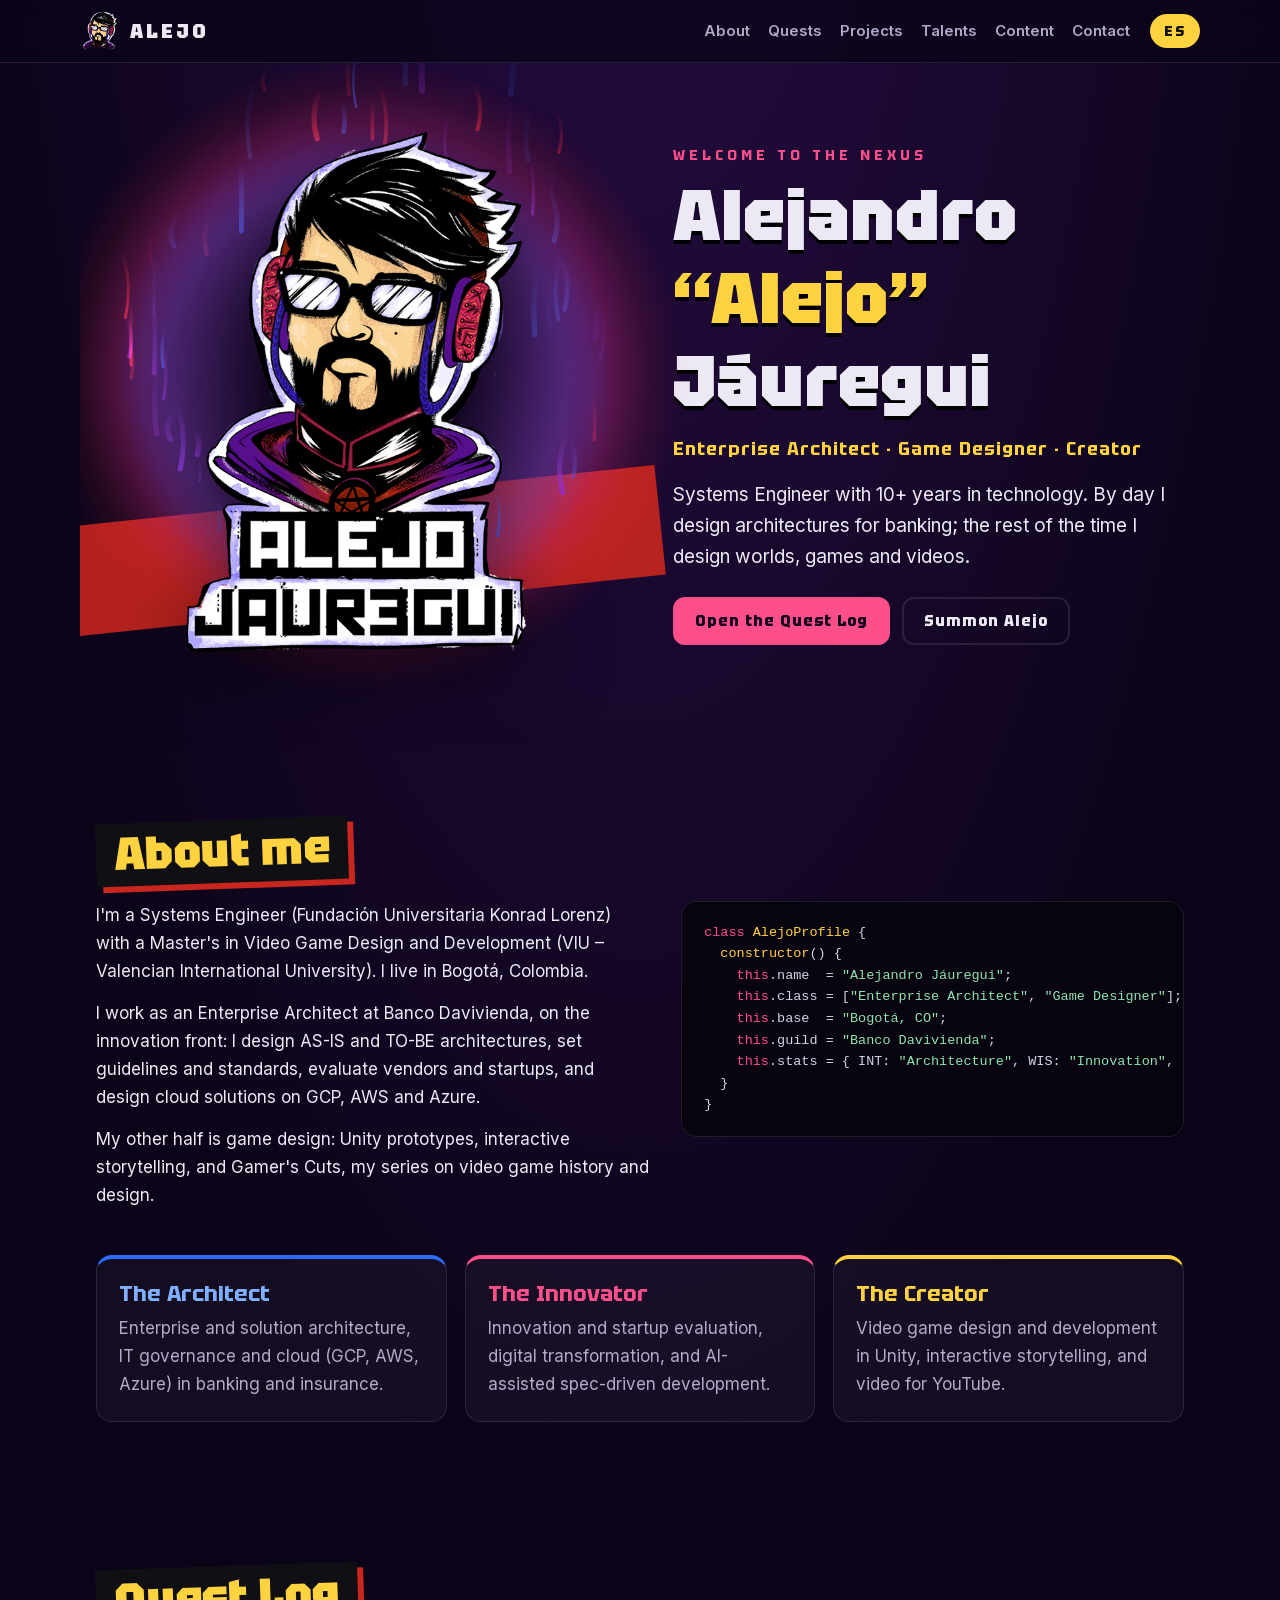
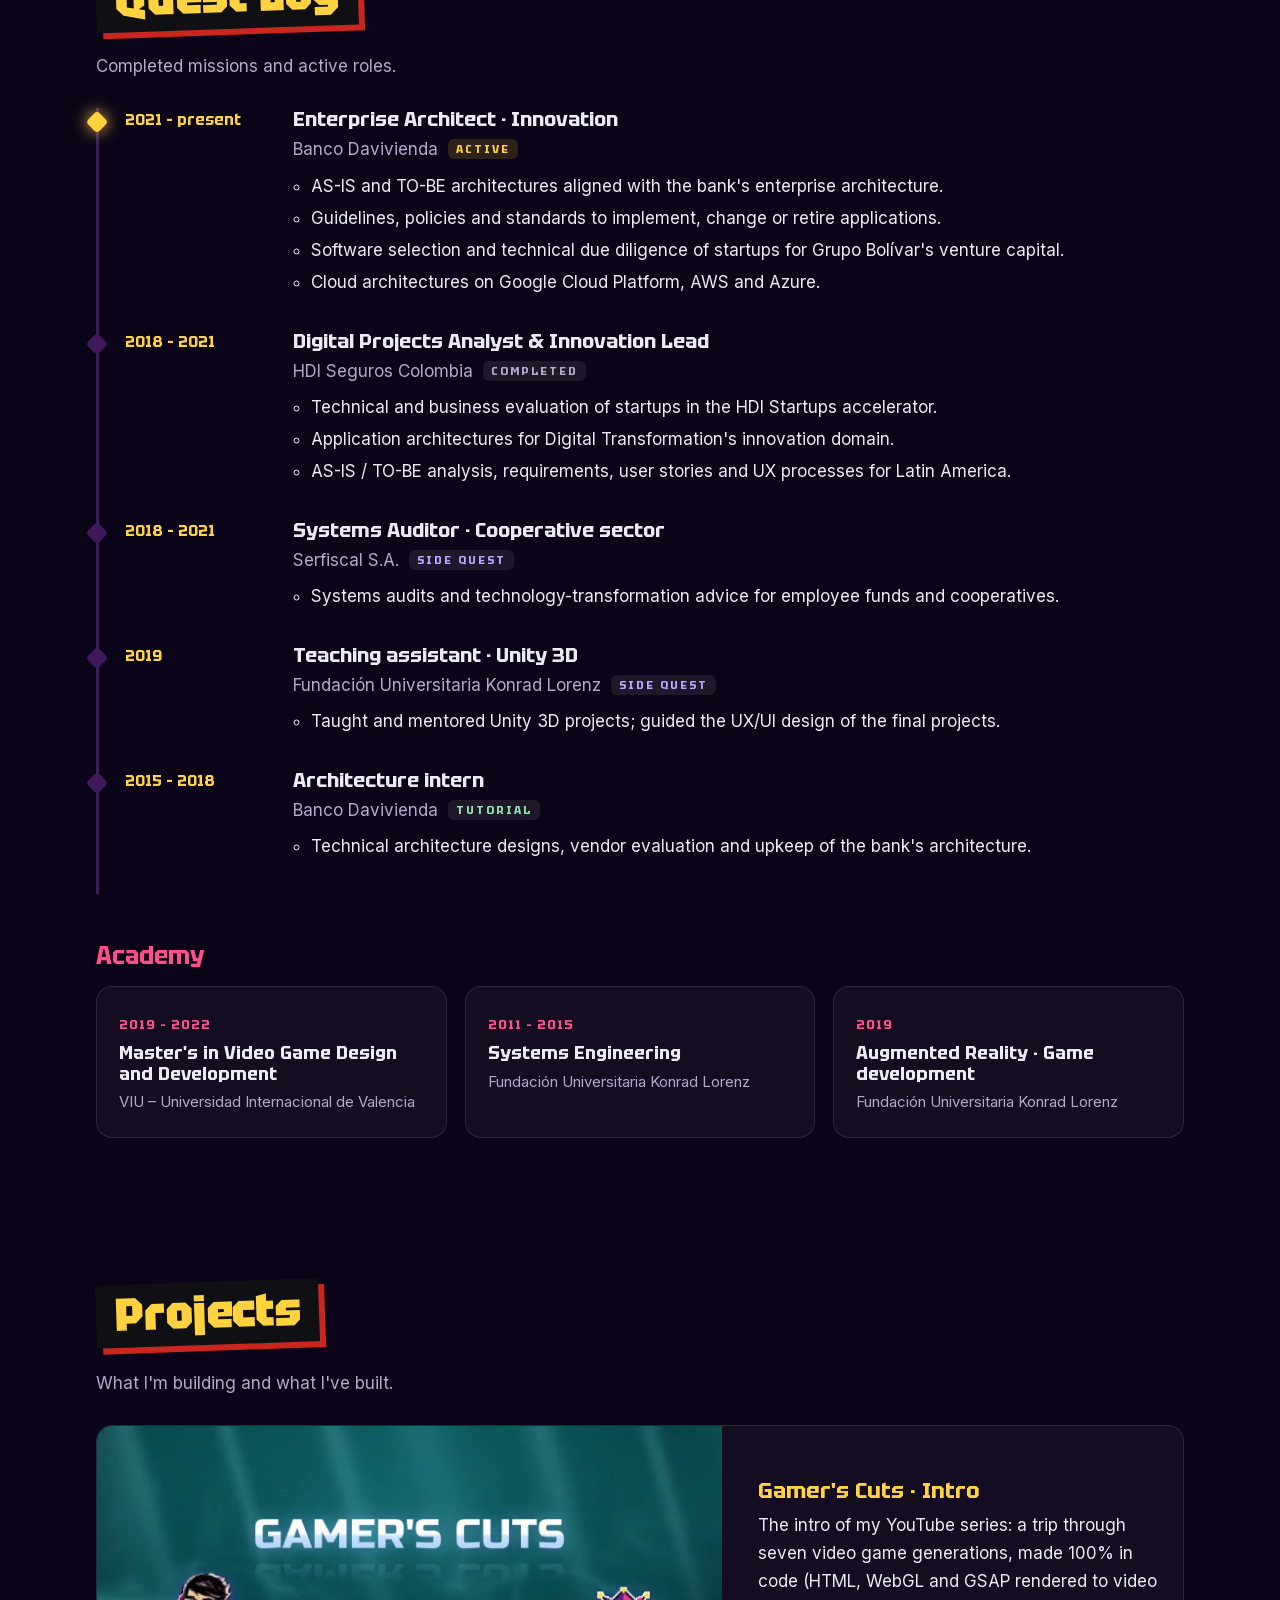
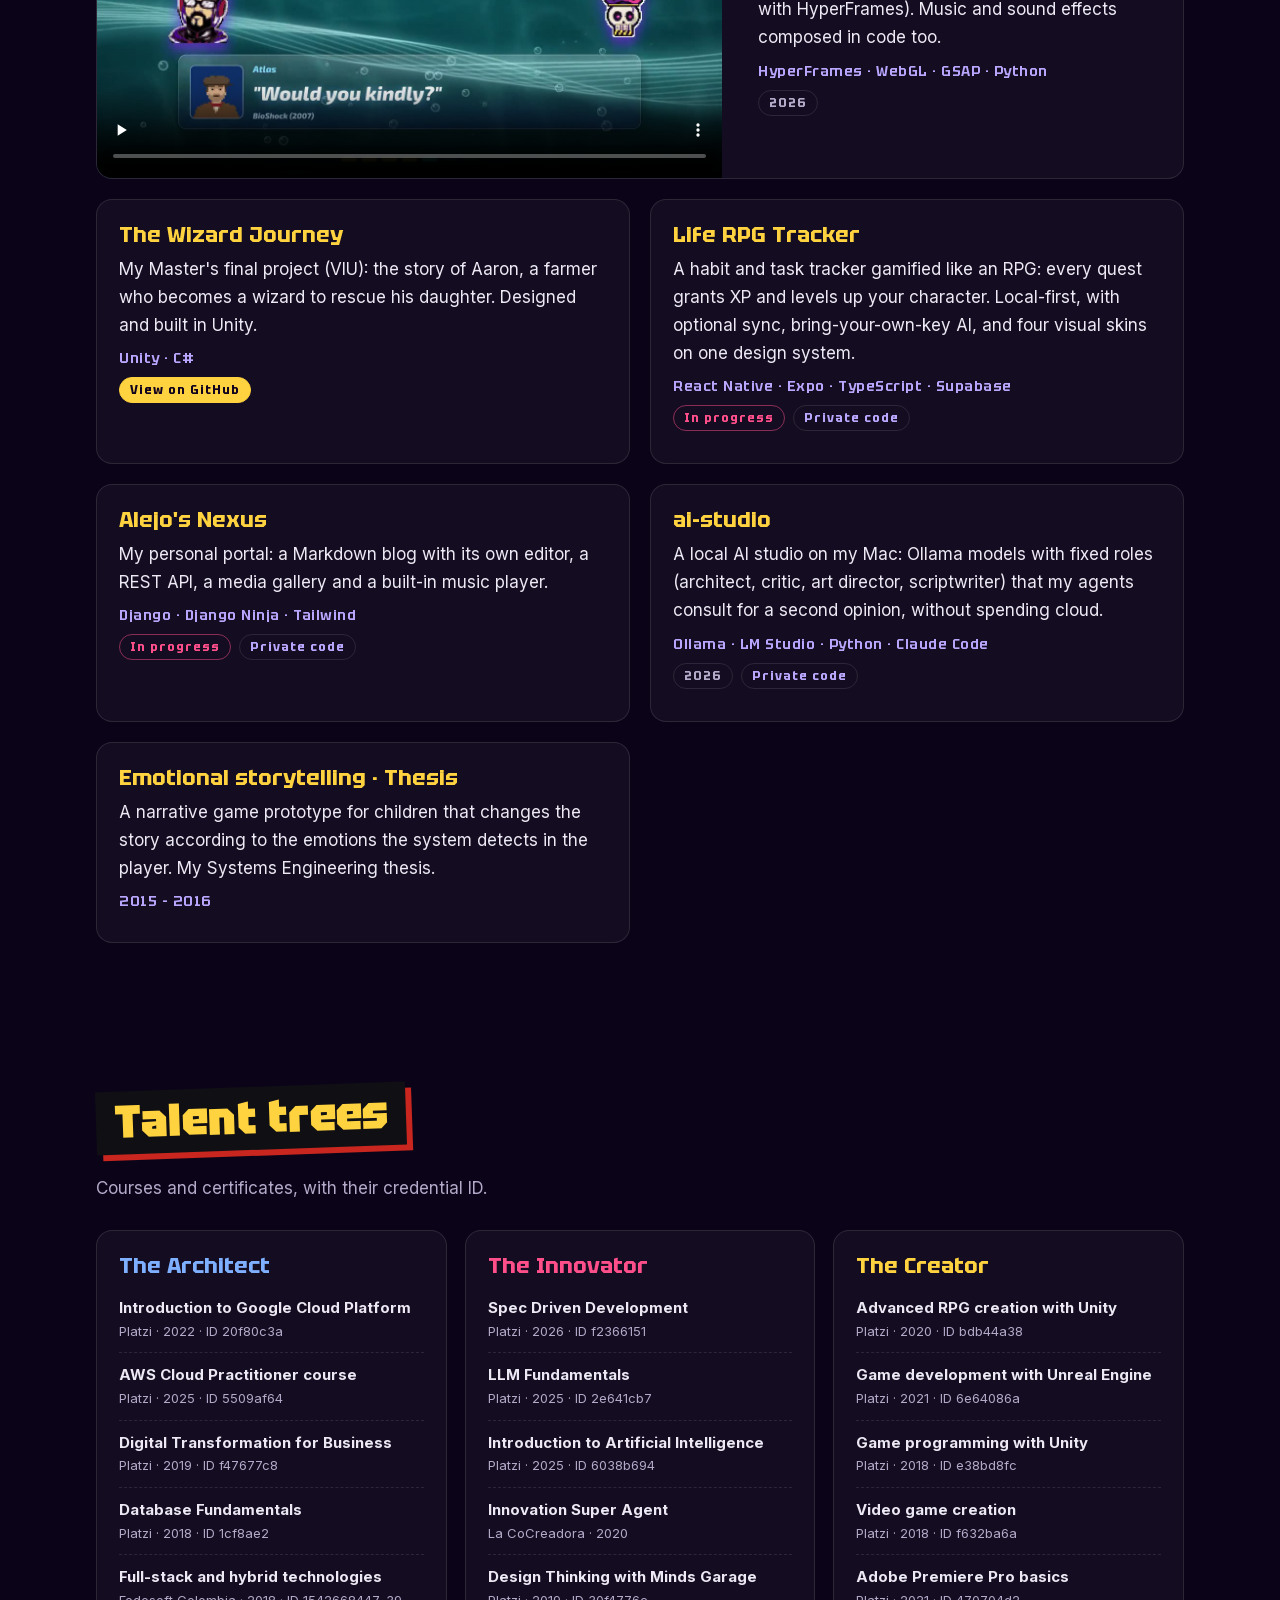
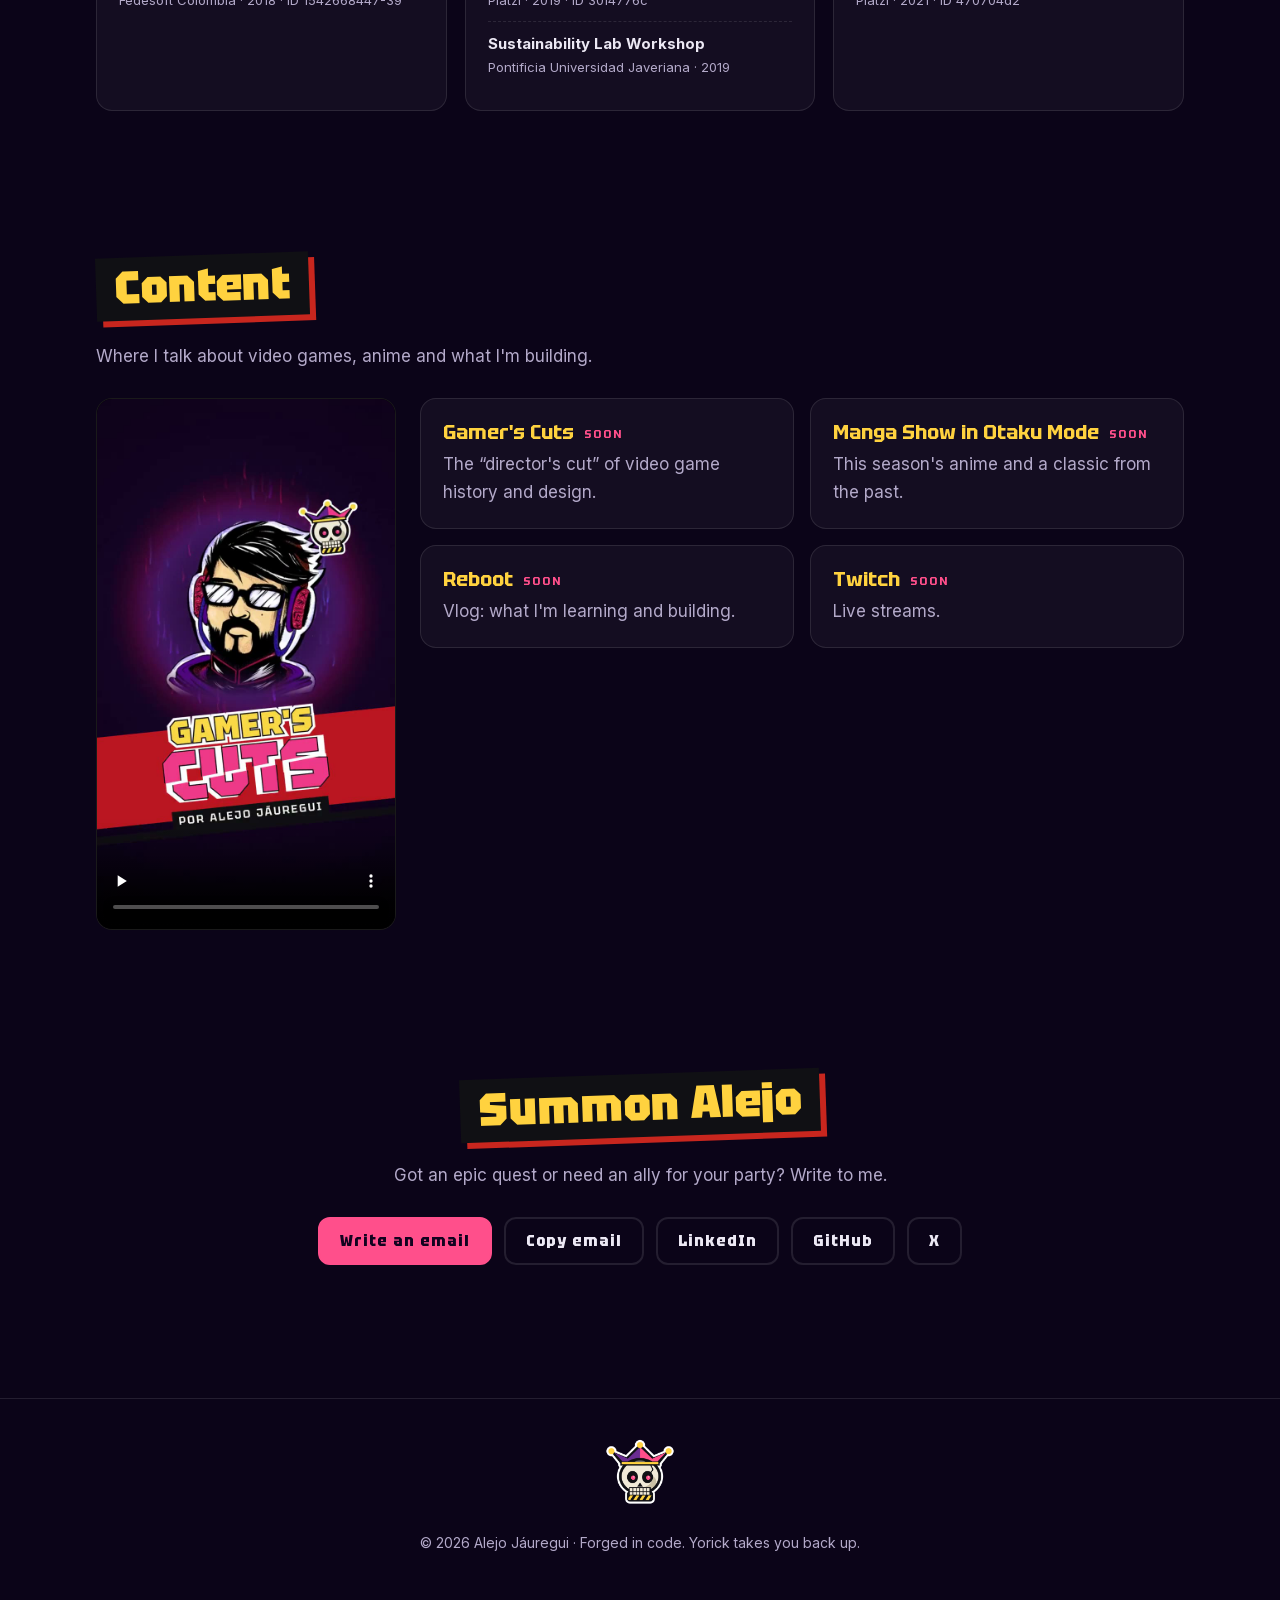
==== index.html @ 1fecc995 "Initial portfolio: bilingual site with brand, quest log, projects and talent trees Co-Authored-By: C" ====
<!doctype html>
<html lang="es">
<head>
  <meta charset="UTF-8" />
  <meta name="viewport" content="width=device-width, initial-scale=1" />
  <title>Alejo Jáuregui · Enterprise Architect & Game Designer</title>
  <meta name="description" content="Alejandro (Alejo) Jáuregui: Arquitecto Empresarial en banca, Máster en Diseño y Desarrollo de Videojuegos y creador de Gamer's Cuts." />
  <meta property="og:title" content="Alejo Jáuregui · Enterprise Architect & Game Designer" />
  <meta property="og:description" content="Arquitecturas para la banca, mundos de juego y Gamer's Cuts." />
  <meta property="og:image" content="https://alejojauregui.github.io/assets/img/alejo-logo.png" />
  <meta name="theme-color" content="#0b0418" />
  <link rel="icon" href="assets/img/alejo-bust-hd.png" />
  <link rel="stylesheet" href="assets/css/site.css" />
</head>
<body>
  <a class="skip" href="#main" data-i18n="skip">Saltar al contenido</a>

  <header class="nav" id="top">
    <a class="brand" href="#hero" aria-label="Inicio"><img src="assets/img/alejo-bust-hd.png" alt="" width="40" height="38" /><span>ALEJO</span></a>
    <nav aria-label="Secciones">
      <a href="#about" data-i18n="nav.about">Sobre mí</a>
      <a href="#quests" data-i18n="nav.quests">Quests</a>
      <a href="#projects" data-i18n="nav.projects">Proyectos</a>
      <a href="#talents" data-i18n="nav.talents">Talentos</a>
      <a href="#content" data-i18n="nav.content">Contenido</a>
      <a href="#contact" data-i18n="nav.contact">Contacto</a>
    </nav>
    <button class="lang" id="lang" type="button" aria-label="Change language / Cambiar idioma">EN</button>
  </header>

  <main id="main">
    <!-- HERO -->
    <section class="hero" id="hero">
      <div class="hero-art">
        <canvas id="aura" aria-hidden="true"></canvas>
        <img class="logo" src="assets/img/alejo-logo.png" alt="Logo de Alejo Jáuregui: ilustración tipo sticker con audífonos, lentes y capa morada" width="800" height="800" />
      </div>
      <div class="hero-copy">
        <p class="kicker" data-i18n="hero.kicker">Bienvenido al Nexus</p>
        <h1>Alejandro <span class="accent">“Alejo”</span> Jáuregui</h1>
        <p class="roles"><span data-i18n="hero.r1">Arquitecto Empresarial</span> · <span>Game Designer</span> · <span data-i18n="hero.r3">Creador</span></p>
        <p class="lead" data-i18n="hero.lead">Ingeniero de Sistemas con más de 10 años en tecnología. De día diseño arquitecturas para la banca; el resto del tiempo diseño mundos, juegos y videos.</p>
        <div class="ctas">
          <a class="btn primary" href="#quests" data-i18n="hero.cta1">Ver la Quest Log</a>
          <a class="btn" href="#contact" data-i18n="hero.cta2">Invocar a Alejo</a>
        </div>
      </div>
    </section>

    <!-- ABOUT -->
    <section class="section" id="about">
      <h2 class="title" data-i18n="about.title">Sobre mí</h2>
      <div class="about">
        <div class="about-text">
          <p data-i18n="about.p1">Soy Ingeniero de Sistemas (Fundación Universitaria Konrad Lorenz) y Máster en Diseño y Desarrollo de Videojuegos (VIU – Universidad Internacional de Valencia). Vivo en Bogotá, Colombia.</p>
          <p data-i18n="about.p2">Trabajo como Arquitecto Empresarial en Banco Davivienda, en el frente de innovación: diseño arquitecturas AS-IS y TO-BE, defino lineamientos y estándares, evalúo proveedores y startups, y diseño soluciones cloud en GCP, AWS y Azure.</p>
          <p data-i18n="about.p3">Mi otra mitad es el game design: prototipos en Unity, narrativa interactiva y Gamer's Cuts, mi sección sobre historia y diseño de videojuegos.</p>
        </div>
        <pre class="code" aria-label="Character sheet"><code><span class="k">class</span> <span class="c">AlejoProfile</span> {
  <span class="f">constructor</span>() {
    <span class="t">this</span>.name  = <span class="s">"Alejandro Jáuregui"</span>;
    <span class="t">this</span>.class = [<span class="s">"Enterprise Architect"</span>, <span class="s">"Game Designer"</span>];
    <span class="t">this</span>.base  = <span class="s">"Bogotá, CO"</span>;
    <span class="t">this</span>.guild = <span class="s">"Banco Davivienda"</span>;
    <span class="t">this</span>.stats = { INT: <span class="s">"Architecture"</span>, WIS: <span class="s">"Innovation"</span>, CHA: <span class="s">"Storytelling"</span> };
  }
}</code></pre>
      </div>
      <div class="facets">
        <article class="facet arch"><h3>The Architect</h3><p data-i18n="facet.arch">Arquitectura empresarial y de soluciones, gobierno de TI y nube (GCP, AWS, Azure) en banca y seguros.</p></article>
        <article class="facet inno"><h3>The Innovator</h3><p data-i18n="facet.inno">Innovación y evaluación de startups, transformación digital y desarrollo guiado por especificaciones con IA.</p></article>
        <article class="facet crea"><h3>The Creator</h3><p data-i18n="facet.crea">Diseño y desarrollo de videojuegos en Unity, narrativa interactiva y video para YouTube.</p></article>
      </div>
    </section>

    <!-- QUEST LOG -->
    <section class="section" id="quests">
      <h2 class="title" data-i18n="quests.title">Quest Log</h2>
      <p class="sub" data-i18n="quests.sub">Misiones completadas y roles activos.</p>
      <ol class="timeline">
        <li class="quest active">
          <div class="when">2021 – <span data-i18n="now">hoy</span></div>
          <div class="body">
            <h3 data-i18n="q1.role">Arquitecto Empresarial · Innovación</h3>
            <p class="org">Banco Davivienda <span class="tag on" data-i18n="tag.active">Activa</span></p>
            <ul>
              <li data-i18n="q1.a">Diseño de arquitecturas AS-IS y TO-BE alineadas con la arquitectura empresarial del banco.</li>
              <li data-i18n="q1.b">Lineamientos, políticas y estándares para implementar, modificar o retirar aplicaciones.</li>
              <li data-i18n="q1.c">Software selection y evaluación tecnológica de startups para el venture capital del Grupo Bolívar.</li>
              <li data-i18n="q1.d">Arquitecturas cloud en Google Cloud Platform, AWS y Azure.</li>
            </ul>
          </div>
        </li>
        <li class="quest">
          <div class="when">2018 – 2021</div>
          <div class="body">
            <h3 data-i18n="q2.role">Analista de Proyectos Digitales y Líder de Innovación</h3>
            <p class="org">HDI Seguros Colombia <span class="tag" data-i18n="tag.done">Completada</span></p>
            <ul>
              <li data-i18n="q2.a">Evaluación tecnológica y de negocio de startups del programa de aceleración HDI Startups.</li>
              <li data-i18n="q2.b">Arquitecturas de aplicaciones para el dominio de innovación de Transformación Digital.</li>
              <li data-i18n="q2.c">Análisis AS-IS / TO-BE, requerimientos, historias de usuario y procesos de UX para Latinoamérica.</li>
            </ul>
          </div>
        </li>
        <li class="quest">
          <div class="when">2018 – 2021</div>
          <div class="body">
            <h3 data-i18n="q3.role">Auditor de Sistemas · Sector solidario</h3>
            <p class="org">Serfiscal S.A. <span class="tag side">Side quest</span></p>
            <ul><li data-i18n="q3.a">Auditorías de sistemas y asesoría de transformación tecnológica a fondos y cooperativas de empleados.</li></ul>
          </div>
        </li>
        <li class="quest">
          <div class="when">2019</div>
          <div class="body">
            <h3 data-i18n="q4.role">Docente en formación · Unity 3D</h3>
            <p class="org">Fundación Universitaria Konrad Lorenz <span class="tag side">Side quest</span></p>
            <ul><li data-i18n="q4.a">Clases y acompañamiento de proyectos en Unity 3D; guía de diseño UX/UI para los proyectos finales.</li></ul>
          </div>
        </li>
        <li class="quest">
          <div class="when">2015 – 2018</div>
          <div class="body">
            <h3 data-i18n="q5.role">Practicante de Arquitectura</h3>
            <p class="org">Banco Davivienda <span class="tag tut">Tutorial</span></p>
            <ul><li data-i18n="q5.a">Diseños arquitectónicos técnicos, evaluación de proveedores y mantenimiento de la arquitectura del banco.</li></ul>
          </div>
        </li>
      </ol>
      <h3 class="subtitle" data-i18n="edu.title">Academia</h3>
      <div class="edu">
        <div class="card"><span class="year">2019 – 2022</span><h4 data-i18n="edu.viu">Máster en Diseño y Desarrollo de Videojuegos</h4><p>VIU – Universidad Internacional de Valencia</p></div>
        <div class="card"><span class="year">2011 – 2015</span><h4 data-i18n="edu.kl">Ingeniería de Sistemas</h4><p>Fundación Universitaria Konrad Lorenz</p></div>
        <div class="card"><span class="year">2019</span><h4 data-i18n="edu.ar">Realidad Aumentada · Desarrollo de videojuegos</h4><p>Fundación Universitaria Konrad Lorenz</p></div>
      </div>
    </section>

    <!-- PROJECTS -->
    <section class="section" id="projects">
      <h2 class="title" data-i18n="projects.title">Proyectos</h2>
      <p class="sub" data-i18n="projects.sub">Lo que estoy construyendo y lo que ya construí.</p>
      <div class="projects">
        <article class="project wide">
          <video controls preload="none" playsinline poster="assets/video/gamers-cuts-intro-poster.jpg" aria-label="Gamer's Cuts intro">
            <source src="assets/video/gamers-cuts-intro-720p.mp4" type="video/mp4" />
          </video>
          <div class="p-body">
            <h3>Gamer's Cuts · Intro</h3>
            <p data-i18n="p.gc">Intro de mi sección de YouTube: un viaje por siete generaciones de videojuegos, hecho 100 % con código (HTML, WebGL y GSAP renderizados a video con HyperFrames). Música y efectos de sonido compuestos en código.</p>
            <p class="stack">HyperFrames · WebGL · GSAP · Python</p>
            <p class="badges"><span class="badge" data-i18n="badge.2026">2026</span></p>
          </div>
        </article>
        <article class="project">
          <div class="p-body">
            <h3>The Wizard Journey</h3>
            <p data-i18n="p.twj">Mi trabajo final del Máster (VIU): la historia de Aaron, un granjero que se convierte en mago para rescatar a su hija. Diseño y desarrollo en Unity.</p>
            <p class="stack">Unity · C#</p>
            <p class="badges"><a class="badge link" href="https://github.com/AlejoJauregui/The-Wizard-Journey" data-i18n="badge.github">Ver en GitHub</a></p>
          </div>
        </article>
        <article class="project">
          <div class="p-body">
            <h3>Life RPG Tracker</h3>
            <p data-i18n="p.rpg">App de hábitos y tareas gamificada como un RPG: cada misión da XP y hace progresar a tu personaje. Pensada local-first, con sincronización opcional e IA con tu propia API key, y cuatro skins visuales sobre un mismo sistema de diseño.</p>
            <p class="stack">React Native · Expo · TypeScript · Supabase</p>
            <p class="badges"><span class="badge wip" data-i18n="badge.wip">En desarrollo</span><span class="badge priv" data-i18n="badge.private">Código privado</span></p>
          </div>
        </article>
        <article class="project">
          <div class="p-body">
            <h3 data-i18n="p.nexus.t">El Nexo de Alejo</h3>
            <p data-i18n="p.nexus">Mi portal personal: blog en Markdown con editor propio, API REST, galería multimedia y un reproductor de música integrado.</p>
            <p class="stack">Django · Django Ninja · Tailwind</p>
            <p class="badges"><span class="badge wip" data-i18n="badge.wip">En desarrollo</span><span class="badge priv" data-i18n="badge.private">Código privado</span></p>
          </div>
        </article>
        <article class="project">
          <div class="p-body">
            <h3>ai-studio</h3>
            <p data-i18n="p.ai">Un estudio de IA local en mi Mac: modelos de Ollama con roles fijos (arquitecto, crítico, director de arte y guionista) que mis agentes consultan como segunda opinión, sin gastar nube.</p>
            <p class="stack">Ollama · LM Studio · Python · Claude Code</p>
            <p class="badges"><span class="badge" data-i18n="badge.2026">2026</span><span class="badge priv" data-i18n="badge.private">Código privado</span></p>
          </div>
        </article>
        <article class="project">
          <div class="p-body">
            <h3 data-i18n="p.thesis.t">Narrativa emocional · Tesis</h3>
            <p data-i18n="p.thesis">Prototipo de videojuego narrativo para niños que cambia la historia según las emociones que el sistema detecta en el jugador. Mi tesis de Ingeniería de Sistemas.</p>
            <p class="stack">2015 – 2016</p>
          </div>
        </article>
      </div>
    </section>

    <!-- TALENT TREES -->
    <section class="section" id="talents">
      <h2 class="title" data-i18n="talents.title">Árboles de talento</h2>
      <p class="sub" data-i18n="talents.sub">Cursos y certificaciones, con su ID de credencial.</p>
      <div class="trees">
        <div class="tree arch">
          <h3>The Architect</h3>
          <ul>
            <li><b data-i18n="c.gcp">Introducción a Google Cloud Platform</b><span>Platzi · 2022 · ID 20f80c3a</span></li>
            <li><b data-i18n="c.aws">Curso AWS Cloud Practitioner</b><span>Platzi · 2025 · ID 5509af64</span></li>
            <li><b data-i18n="c.td">Transformación Digital para Empresas</b><span>Platzi · 2019 · ID f47677c8</span></li>
            <li><b data-i18n="c.db">Fundamentos de Bases de Datos</b><span>Platzi · 2018 · ID 1cf8ae2</span></li>
            <li><b data-i18n="c.fs">Desarrollo Fullstack y tecnologías híbridas</b><span>Fedesoft Colombia · 2018 · ID 1542668447-39</span></li>
          </ul>
        </div>
        <div class="tree inno">
          <h3>The Innovator</h3>
          <ul>
            <li><b data-i18n="c.sdd">Spec Driven Development</b><span>Platzi · 2026 · ID f2366151</span></li>
            <li><b data-i18n="c.llm">Fundamentos de LLMs</b><span>Platzi · 2025 · ID 2e641cb7</span></li>
            <li><b data-i18n="c.ia">Introducción a la Inteligencia Artificial</b><span>Platzi · 2025 · ID 6038b694</span></li>
            <li><b data-i18n="c.agent">Súper Agente de Innovación</b><span>La CoCreadora · 2020</span></li>
            <li><b data-i18n="c.dt">Design Thinking con Minds Garage</b><span>Platzi · 2019 · ID 30f4776c</span></li>
            <li><b data-i18n="c.sus">Taller Laboratorio de Sostenibilidad</b><span>Pontificia Universidad Javeriana · 2019</span></li>
          </ul>
        </div>
        <div class="tree crea">
          <h3>The Creator</h3>
          <ul>
            <li><b data-i18n="c.rpg">Curso Avanzado de creación de RPGs con Unity</b><span>Platzi · 2020 · ID bdb44a38</span></li>
            <li><b data-i18n="c.ue">Desarrollo de Videojuegos con Unreal Engine</b><span>Platzi · 2021 · ID 6e64086a</span></li>
            <li><b data-i18n="c.unity">Programación de Videojuegos con Unity</b><span>Platzi · 2018 · ID e38bd8fc</span></li>
            <li><b data-i18n="c.vg">Creación de videojuegos</b><span>Platzi · 2018 · ID f632ba6a</span></li>
            <li><b data-i18n="c.pr">Adobe Premiere Pro básico</b><span>Platzi · 2021 · ID 470704d2</span></li>
          </ul>
        </div>
      </div>
    </section>

    <!-- CONTENT -->
    <section class="section" id="content">
      <h2 class="title" data-i18n="content.title">Contenido</h2>
      <p class="sub" data-i18n="content.sub">Donde hablo de videojuegos, anime y lo que voy construyendo.</p>
      <div class="content">
        <video class="short" controls preload="none" playsinline poster="assets/video/gamers-cuts-short-poster.jpg" aria-label="Gamer's Cuts Short intro">
          <source src="assets/video/gamers-cuts-short-720.mp4" type="video/mp4" />
        </video>
        <div class="channels">
          <a class="channel" data-link="gamersCuts"><h3>Gamer's Cuts</h3><p data-i18n="ch.gc">El “director's cut” de la historia y el diseño de videojuegos.</p></a>
          <a class="channel" data-link="mangaShow"><h3>Manga Show in Otaku Mode</h3><p data-i18n="ch.ms">Los animes de la temporada y un clásico del pasado.</p></a>
          <a class="channel" data-link="reboot"><h3>Reboot</h3><p data-i18n="ch.rb">Vlog: lo que estoy aprendiendo y construyendo.</p></a>
          <a class="channel" data-link="twitch"><h3>Twitch</h3><p data-i18n="ch.tw">Streams en vivo.</p></a>
        </div>
      </div>
    </section>

    <!-- CONTACT -->
    <section class="section contact" id="contact">
      <h2 class="title" data-i18n="contact.title">Invocar a Alejo</h2>
      <p class="sub" data-i18n="contact.sub">¿Tienes una misión épica o necesitas un aliado para tu party? Escríbeme.</p>
      <div class="contact-row">
        <a class="btn primary" id="mail" href="#contact" data-i18n="contact.write">Escribir un correo</a>
        <button class="btn" id="copy" type="button" data-i18n="contact.copy">Copiar correo</button>
        <a class="btn" href="https://www.linkedin.com/in/alejandro-jauregui-salamanca/" rel="me noopener">LinkedIn</a>
        <a class="btn" href="https://github.com/AlejoJauregui" rel="me noopener">GitHub</a>
        <a class="btn" data-link="x">X</a>
      </div>
      <p class="copied" id="copied" role="status" aria-live="polite"></p>
    </section>
  </main>

  <footer class="footer">
    <a class="yorick" href="#top" aria-label="Volver arriba">
      <img class="y-closed" src="assets/img/yorick-hd-closed.png" alt="" width="72" height="72" />
      <img class="y-open" src="assets/img/yorick-hd-open.png" alt="" width="72" height="72" />
    </a>
    <p data-i18n="footer">© 2026 Alejo Jáuregui · Forjado en el código. Yorick te lleva arriba.</p>
  </footer>

  <script src="assets/js/links.js"></script>
  <script src="assets/js/site.js"></script>
</body>
</html>
---- assets/css/site.css ----
@font-face { font-family: "Tektur"; src: url("../fonts/tektur-var.woff2") format("woff2"); font-weight: 400 900; font-display: swap; }
@font-face { font-family: "Inter"; src: url("../fonts/inter-var.woff2") format("woff2"); font-weight: 300 900; font-display: swap; }

:root {
  --bg: #0b0418;
  --bg-2: #140828;
  --panel: rgba(255, 255, 255, .04);
  --line: rgba(255, 255, 255, .1);
  --text: #ece8f4;
  --muted: #b3a9c9;
  --purple: #8a2be2;
  --purple-deep: #3e1a5c;
  --pink: #ff4f8b;
  --gold: #ffd23f;
  --blue: #2b6cff;
  --red: #c8261e;
  --radius: 16px;
  --max: 1120px;
}

* { box-sizing: border-box; }
html { scroll-behavior: smooth; scroll-padding-top: 80px; }
body {
  margin: 0; background: var(--bg); color: var(--text);
  font: 400 17px/1.65 "Inter", system-ui, sans-serif;
  background-image: radial-gradient(ellipse 80% 50% at 50% -10%, rgba(138, 43, 226, .25), transparent 70%);
}
a { color: inherit; }
img { max-width: 100%; height: auto; }
h1, h2, h3, h4 { font-family: "Tektur", sans-serif; line-height: 1.15; margin: 0; }
.skip { position: absolute; left: -999px; }
.skip:focus { left: 16px; top: 16px; z-index: 99; background: var(--gold); color: #111; padding: 8px 12px; border-radius: 8px; }

/* nav */
.nav { position: sticky; top: 0; z-index: 20; display: flex; align-items: center; gap: 20px; padding: 12px max(16px, calc((100% - var(--max)) / 2));
  background: rgba(11, 4, 24, .78); backdrop-filter: blur(12px); border-bottom: 1px solid var(--line); }
.brand { display: flex; align-items: center; gap: 10px; text-decoration: none; font: 900 20px "Tektur"; letter-spacing: 3px; }
.brand img { width: 40px; height: auto; }
.nav nav { display: flex; gap: 18px; margin-left: auto; flex-wrap: wrap; }
.nav nav a { text-decoration: none; color: var(--muted); font-weight: 600; font-size: 15px; }
.nav nav a:hover { color: var(--gold); }
.lang { font: 800 14px "Tektur"; letter-spacing: 2px; color: #111; background: var(--gold); border: 0; border-radius: 999px; padding: 8px 14px; cursor: pointer; }

/* hero */
.hero { position: relative; display: grid; grid-template-columns: 1.05fr 1fr; align-items: center; gap: 40px;
  max-width: var(--max); margin: 0 auto; padding: 60px 16px 80px; overflow: hidden; }
.hero::before { content: ""; position: absolute; left: -10%; width: 62%; top: 64%; height: 110px; background: var(--red); transform: rotate(-6deg); opacity: .9; z-index: -1; }
.hero-art { position: relative; aspect-ratio: 1; }
.hero-art canvas { position: absolute; inset: -12%; width: 124%; height: 124%; }
.hero-art .logo { position: relative; width: 100%; filter: drop-shadow(0 20px 40px rgba(0, 0, 0, .5)); }
.kicker { font: 700 14px "Tektur"; letter-spacing: 4px; text-transform: uppercase; color: var(--pink); margin: 0 0 10px; }
.hero h1 { font-size: clamp(40px, 6vw, 72px); font-weight: 900; text-shadow: 0 4px 0 #000; }
.accent { color: var(--gold); }
.roles { font: 700 18px "Tektur"; color: var(--gold); margin: 14px 0; letter-spacing: 1px; }
.lead { color: var(--text); font-size: 19px; max-width: 34em; }
.ctas, .contact-row { display: flex; flex-wrap: wrap; gap: 12px; margin-top: 24px; }
.btn { display: inline-block; font: 800 15px "Tektur"; letter-spacing: 1px; text-decoration: none; color: var(--text); background: transparent;
  border: 2px solid var(--line); border-radius: 12px; padding: 12px 20px; cursor: pointer; transition: transform .15s, border-color .15s, background .15s; }
.btn:hover { transform: translateY(-2px); border-color: var(--pink); }
.btn.primary { background: var(--pink); border-color: var(--pink); color: #12031f; }
.btn.primary:hover { background: var(--gold); border-color: var(--gold); }
.btn[aria-disabled="true"] { opacity: .45; pointer-events: none; }

/* sections */
.section { max-width: var(--max); margin: 0 auto; padding: 72px 16px; }
.title { font-size: clamp(32px, 4vw, 46px); font-weight: 900; display: inline-block; padding: 4px 18px 6px; background: #101014; color: var(--gold);
  transform: rotate(-2deg); box-shadow: 6px 6px 0 var(--red); margin-bottom: 18px; }
.sub { color: var(--muted); margin: 6px 0 28px; }
.subtitle { font-size: 24px; color: var(--pink); margin: 48px 0 16px; }

.about { display: grid; grid-template-columns: 1.1fr 1fr; gap: 32px; align-items: start; }
.about-text p { margin: 0 0 14px; }
.code { margin: 0; padding: 20px 22px; background: #07030f; border: 1px solid var(--line); border-radius: var(--radius); overflow-x: auto;
  font: 13.5px/1.6 ui-monospace, SFMono-Regular, Menlo, monospace; color: #d8d2e8; }
.code .k, .code .t { color: var(--pink); } .code .c, .code .f { color: var(--gold); } .code .s { color: #8fe3b0; }
.facets { display: grid; grid-template-columns: repeat(3, 1fr); gap: 18px; margin-top: 32px; }
.facet, .card, .project, .tree, .channel { background: var(--panel); border: 1px solid var(--line); border-radius: var(--radius); padding: 22px; }
.facet h3, .tree h3 { font-size: 22px; margin-bottom: 8px; }
.facet p { margin: 0; color: var(--muted); }
.arch h3 { color: #7fb0ff; } .inno h3 { color: var(--pink); } .crea h3 { color: var(--gold); }
.facet.arch { border-top: 4px solid var(--blue); } .facet.inno { border-top: 4px solid var(--pink); } .facet.crea { border-top: 4px solid var(--gold); }

/* quest log */
.timeline { list-style: none; margin: 0; padding: 0; border-left: 3px solid var(--purple-deep); }
.quest { position: relative; display: grid; grid-template-columns: 150px 1fr; gap: 18px; padding: 0 0 30px 26px; }
.quest::before { content: ""; position: absolute; left: -10px; top: 6px; width: 16px; height: 16px; border-radius: 4px; background: var(--purple-deep); transform: rotate(45deg); }
.quest.active::before { background: var(--gold); box-shadow: 0 0 16px var(--gold); }
.when { font: 700 15px "Tektur"; color: var(--gold); padding-top: 2px; }
.quest h3 { font-size: 20px; }
.org { color: var(--muted); margin: 4px 0 8px; display: flex; flex-wrap: wrap; align-items: center; gap: 10px; }
.quest ul { margin: 0; padding-left: 18px; color: var(--text); }
.quest li { margin: 4px 0; }
.tag { font: 700 11px "Tektur"; letter-spacing: 2px; text-transform: uppercase; padding: 3px 8px; border-radius: 6px; background: rgba(255, 255, 255, .08); color: var(--muted); }
.tag.on { background: rgba(255, 210, 63, .15); color: var(--gold); } .tag.side { color: #b9a6ff; } .tag.tut { color: #8fe3b0; }
.edu { display: grid; grid-template-columns: repeat(3, 1fr); gap: 18px; }
.card .year { font: 700 13px "Tektur"; color: var(--pink); letter-spacing: 1px; }
.card h4 { font-size: 18px; margin: 6px 0; } .card p { margin: 0; color: var(--muted); font-size: 15px; }

/* projects */
.projects { display: grid; grid-template-columns: repeat(2, 1fr); gap: 20px; }
.project { display: flex; flex-direction: column; gap: 14px; padding: 0; overflow: hidden; }
.project.wide { grid-column: 1 / -1; display: grid; grid-template-columns: 1.4fr 1fr; align-items: center; }
.project video { width: 100%; display: block; background: #000; }
.p-body { padding: 22px; }
.p-body h3 { font-size: 22px; color: var(--gold); margin-bottom: 8px; }
.p-body p { margin: 0 0 10px; }
.stack { font: 600 14px "Tektur"; color: #b9a6ff; letter-spacing: .5px; }
.badges { display: flex; flex-wrap: wrap; gap: 8px; }
.badge { font: 700 12px "Tektur"; letter-spacing: 1px; padding: 4px 10px; border-radius: 999px; border: 1px solid var(--line); color: var(--muted); text-decoration: none; }
.badge.link { color: #12031f; background: var(--gold); border-color: var(--gold); }
.badge.wip { color: var(--pink); border-color: rgba(255, 79, 139, .5); }
.badge.priv { color: #b9a6ff; }

/* talent trees */
.trees { display: grid; grid-template-columns: repeat(3, 1fr); gap: 18px; }
.tree ul { list-style: none; margin: 0; padding: 0; }
.tree li { display: flex; flex-direction: column; padding: 10px 0; border-bottom: 1px dashed var(--line); }
.tree li:last-child { border-bottom: 0; }
.tree b { font-weight: 700; font-size: 15px; }
.tree span { font-size: 13px; color: var(--muted); }

/* content */
.content { display: grid; grid-template-columns: 300px 1fr; gap: 24px; align-items: start; }
.short { width: 100%; border-radius: var(--radius); background: #000; border: 1px solid var(--line); }
.channels { display: grid; grid-template-columns: repeat(2, 1fr); gap: 16px; }
.channel { text-decoration: none; display: block; transition: border-color .15s, transform .15s; }
.channel h3 { font-size: 20px; color: var(--gold); margin-bottom: 6px; }
.channel p { margin: 0; color: var(--muted); }
.channel[href]:hover { border-color: var(--pink); transform: translateY(-2px); }
.channel:not([href]) h3::after { content: attr(data-soon); margin-left: 10px; font: 700 11px "Tektur"; letter-spacing: 2px; color: var(--pink); vertical-align: middle; }

/* contact + footer */
.contact { text-align: center; }
.contact .contact-row { justify-content: center; }
.copied { min-height: 1.6em; color: var(--gold); font-weight: 600; }
.footer { display: flex; flex-direction: column; align-items: center; gap: 6px; padding: 40px 16px 56px; color: var(--muted); font-size: 14px; border-top: 1px solid var(--line); }
.yorick { position: relative; display: block; width: 72px; height: 72px; }
.yorick img { position: absolute; inset: 0; transition: transform .2s; }
.yorick .y-open { opacity: 0; }
.yorick:hover .y-closed { opacity: 0; } .yorick:hover .y-open { opacity: 1; }
.yorick:hover img { transform: translateY(-6px) rotate(-6deg); }

/* reveal on scroll */
.reveal { opacity: 0; transform: translateY(18px); transition: opacity .6s ease, transform .6s ease; }
.reveal.in { opacity: 1; transform: none; }
@media (prefers-reduced-motion: reduce) { html { scroll-behavior: auto; } .reveal { opacity: 1; transform: none; transition: none; } }

/* responsive */
@media (max-width: 900px) {
  .nav nav { display: none; }
  .lang { margin-left: auto; }
  .hero { grid-template-columns: 1fr; padding-top: 32px; text-align: center; }
  .hero-art { max-width: 380px; margin: 0 auto; }
  .hero::before { top: 30%; width: 120%; }
  .ctas { justify-content: center; }
  .lead { margin: 0 auto; }
  .about, .project.wide, .content { grid-template-columns: 1fr; }
  .facets, .edu, .trees, .projects, .channels { grid-template-columns: 1fr; }
  .quest { grid-template-columns: 1fr; gap: 4px; }
  .short { max-width: 320px; margin: 0 auto; }
}
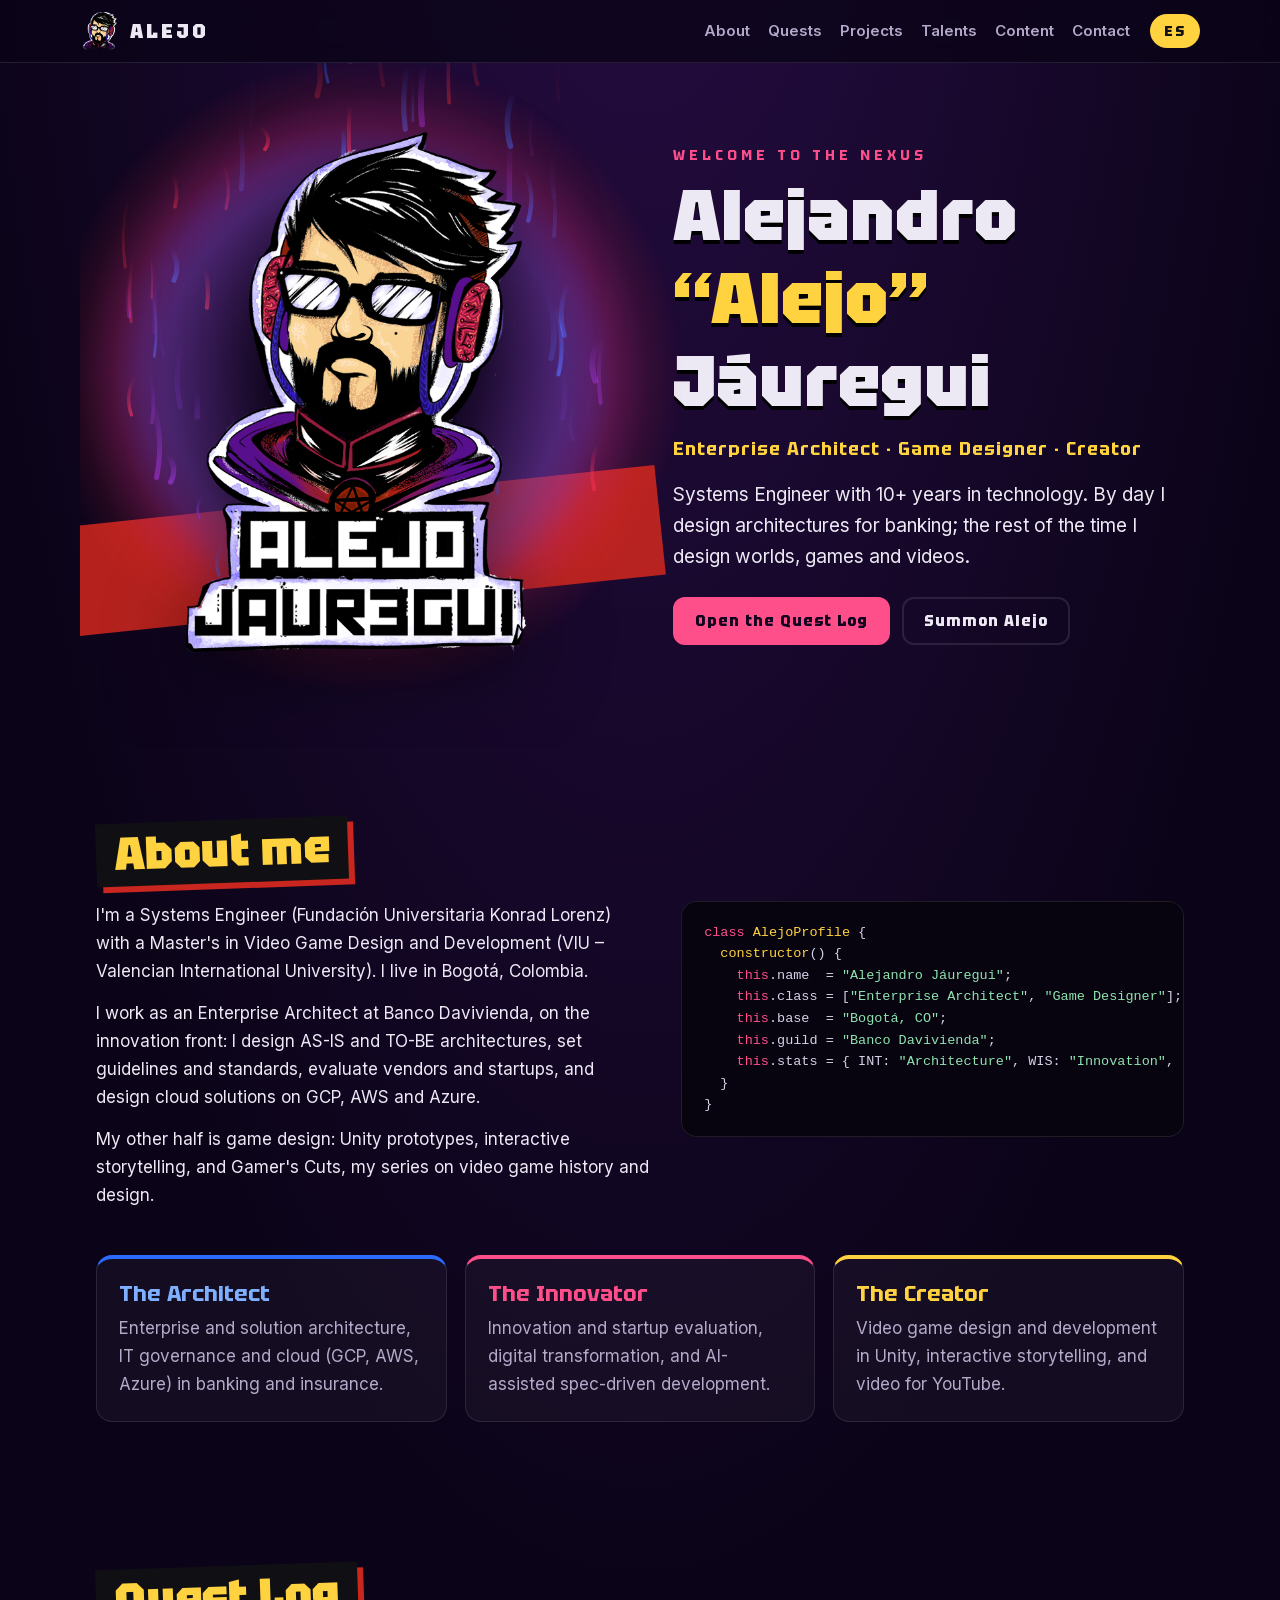
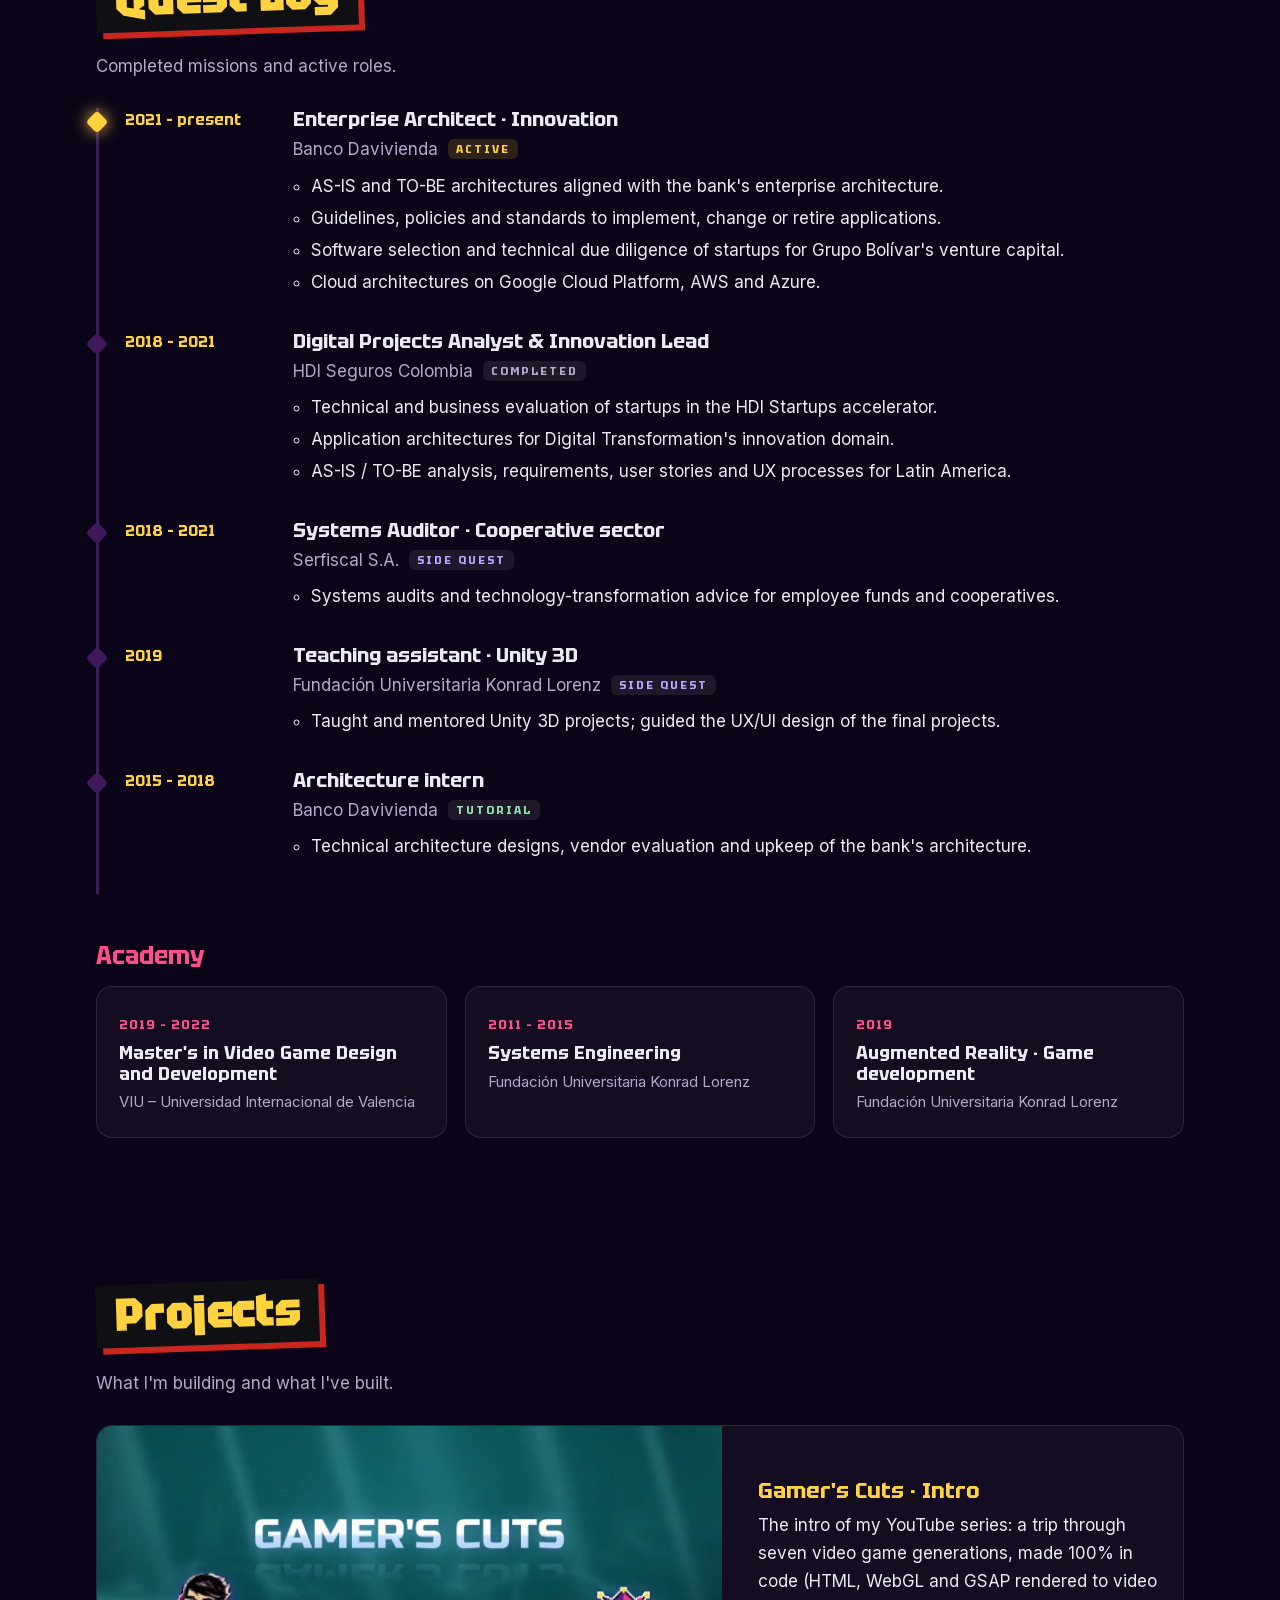
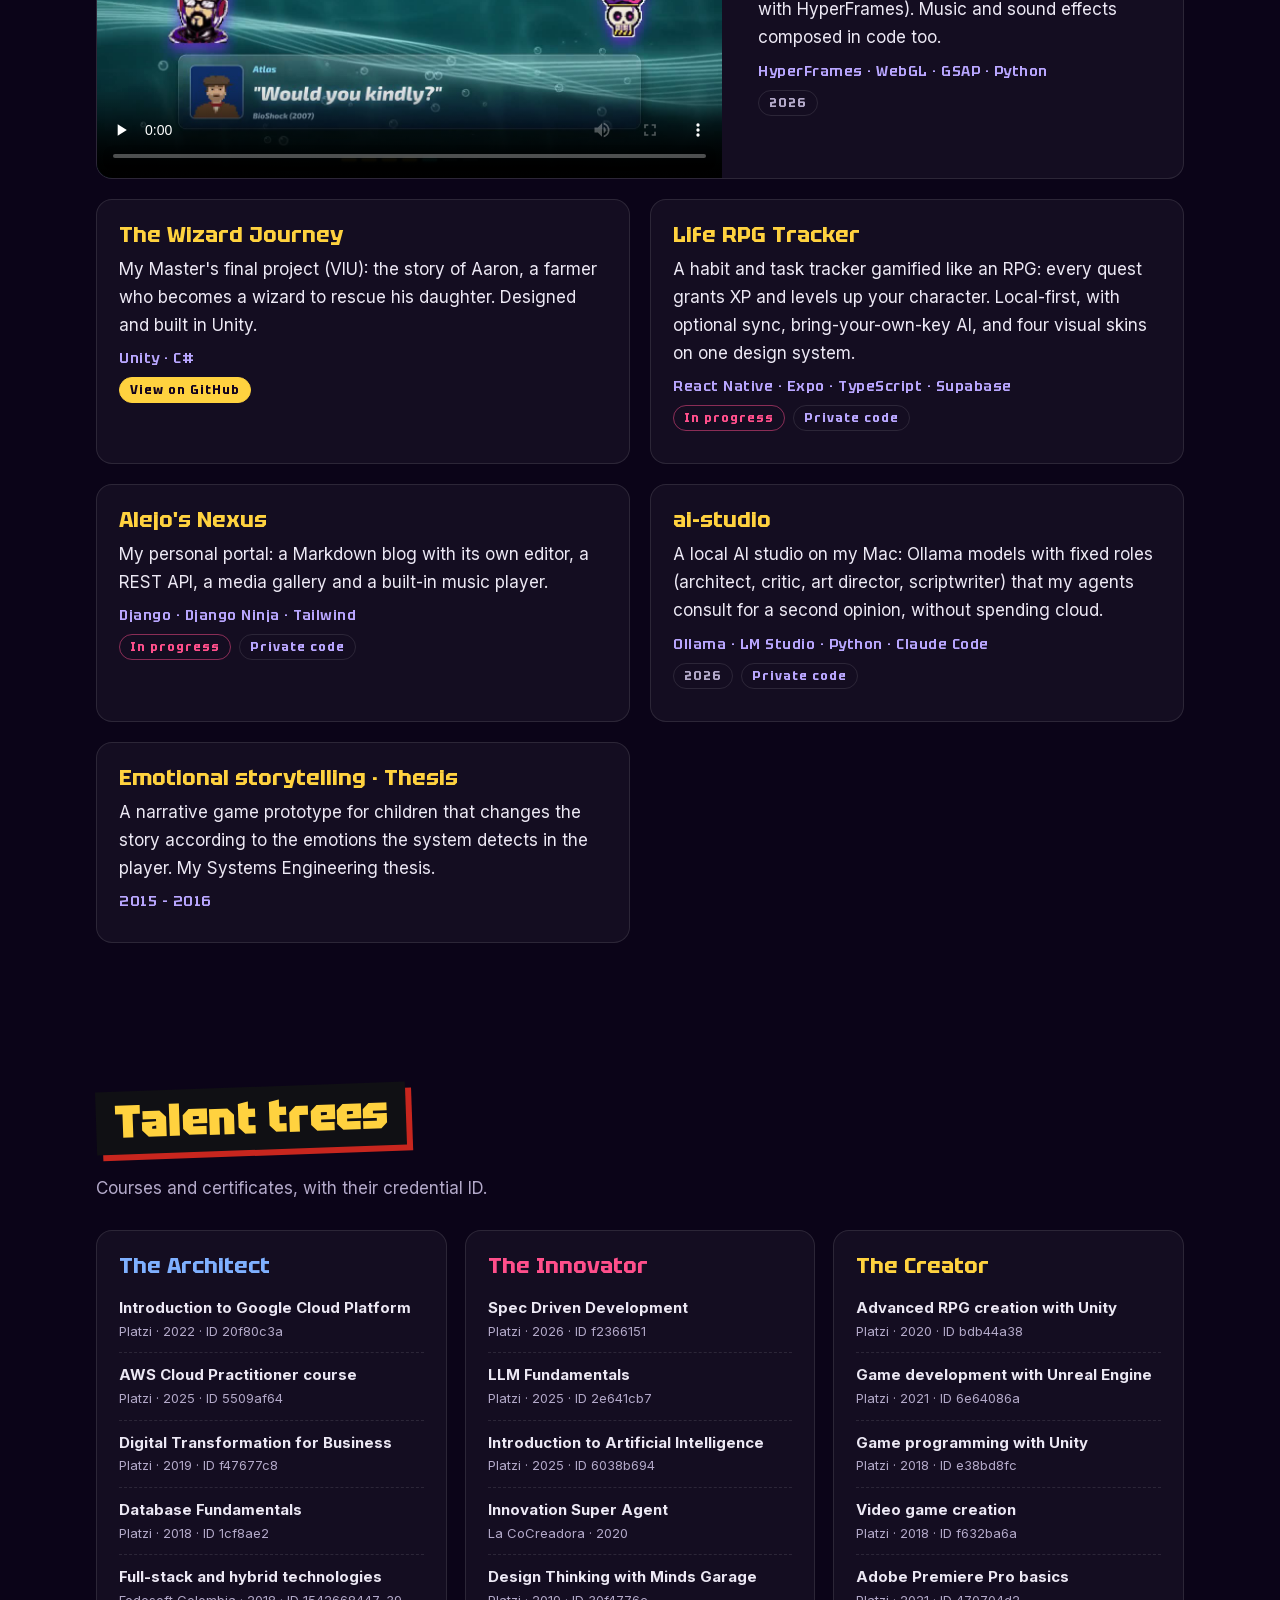
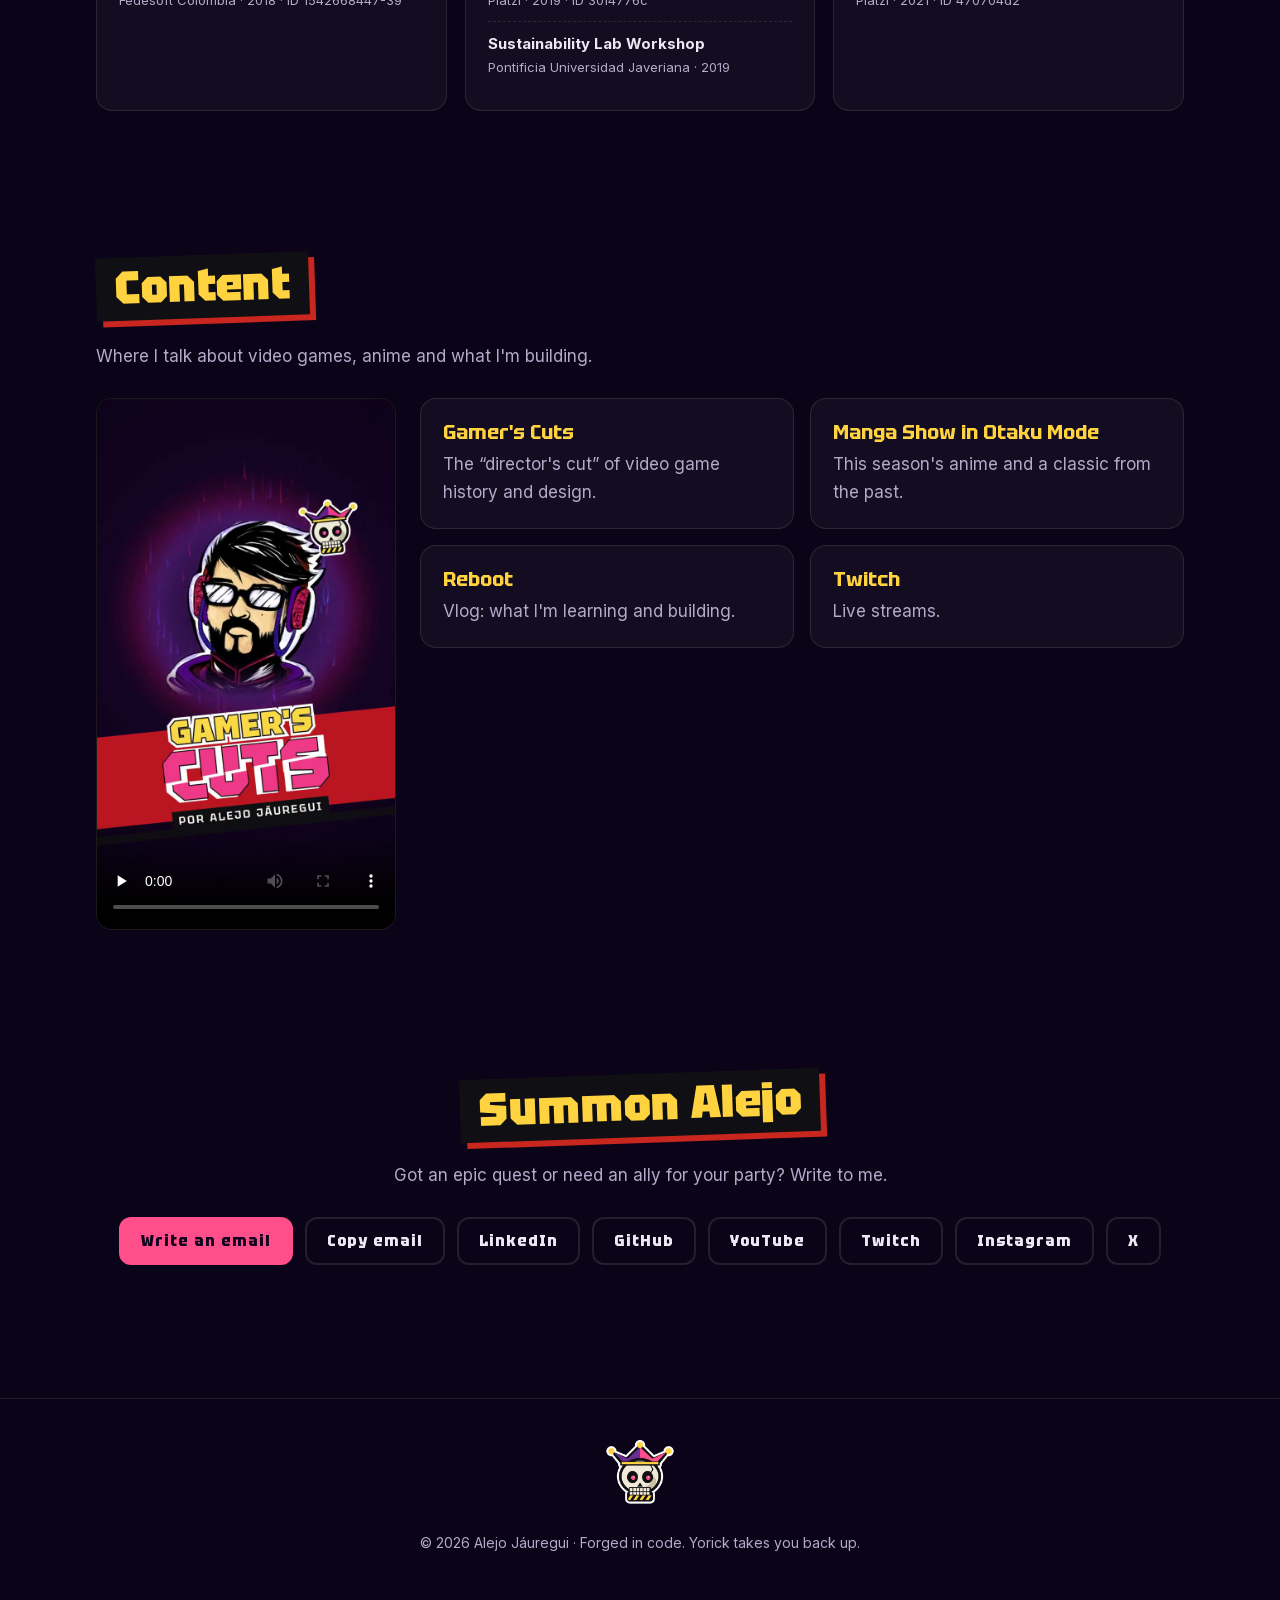
==== commit 402b96f3: "Add YouTube, Twitch and Instagram links Co-Authored-By: Claude Opus 5.5 <noreply@anthropic.com>" ====
--- a/index.html
+++ b/index.html
@@ -259,6 +259,9 @@
         <button class="btn" id="copy" type="button" data-i18n="contact.copy">Copiar correo</button>
         <a class="btn" href="https://www.linkedin.com/in/alejandro-jauregui-salamanca/" rel="me noopener">LinkedIn</a>
         <a class="btn" href="https://github.com/AlejoJauregui" rel="me noopener">GitHub</a>
+        <a class="btn" data-link="youtube">YouTube</a>
+        <a class="btn" data-link="twitch">Twitch</a>
+        <a class="btn" data-link="instagram">Instagram</a>
         <a class="btn" data-link="x">X</a>
       </div>
       <p class="copied" id="copied" role="status" aria-live="polite"></p>
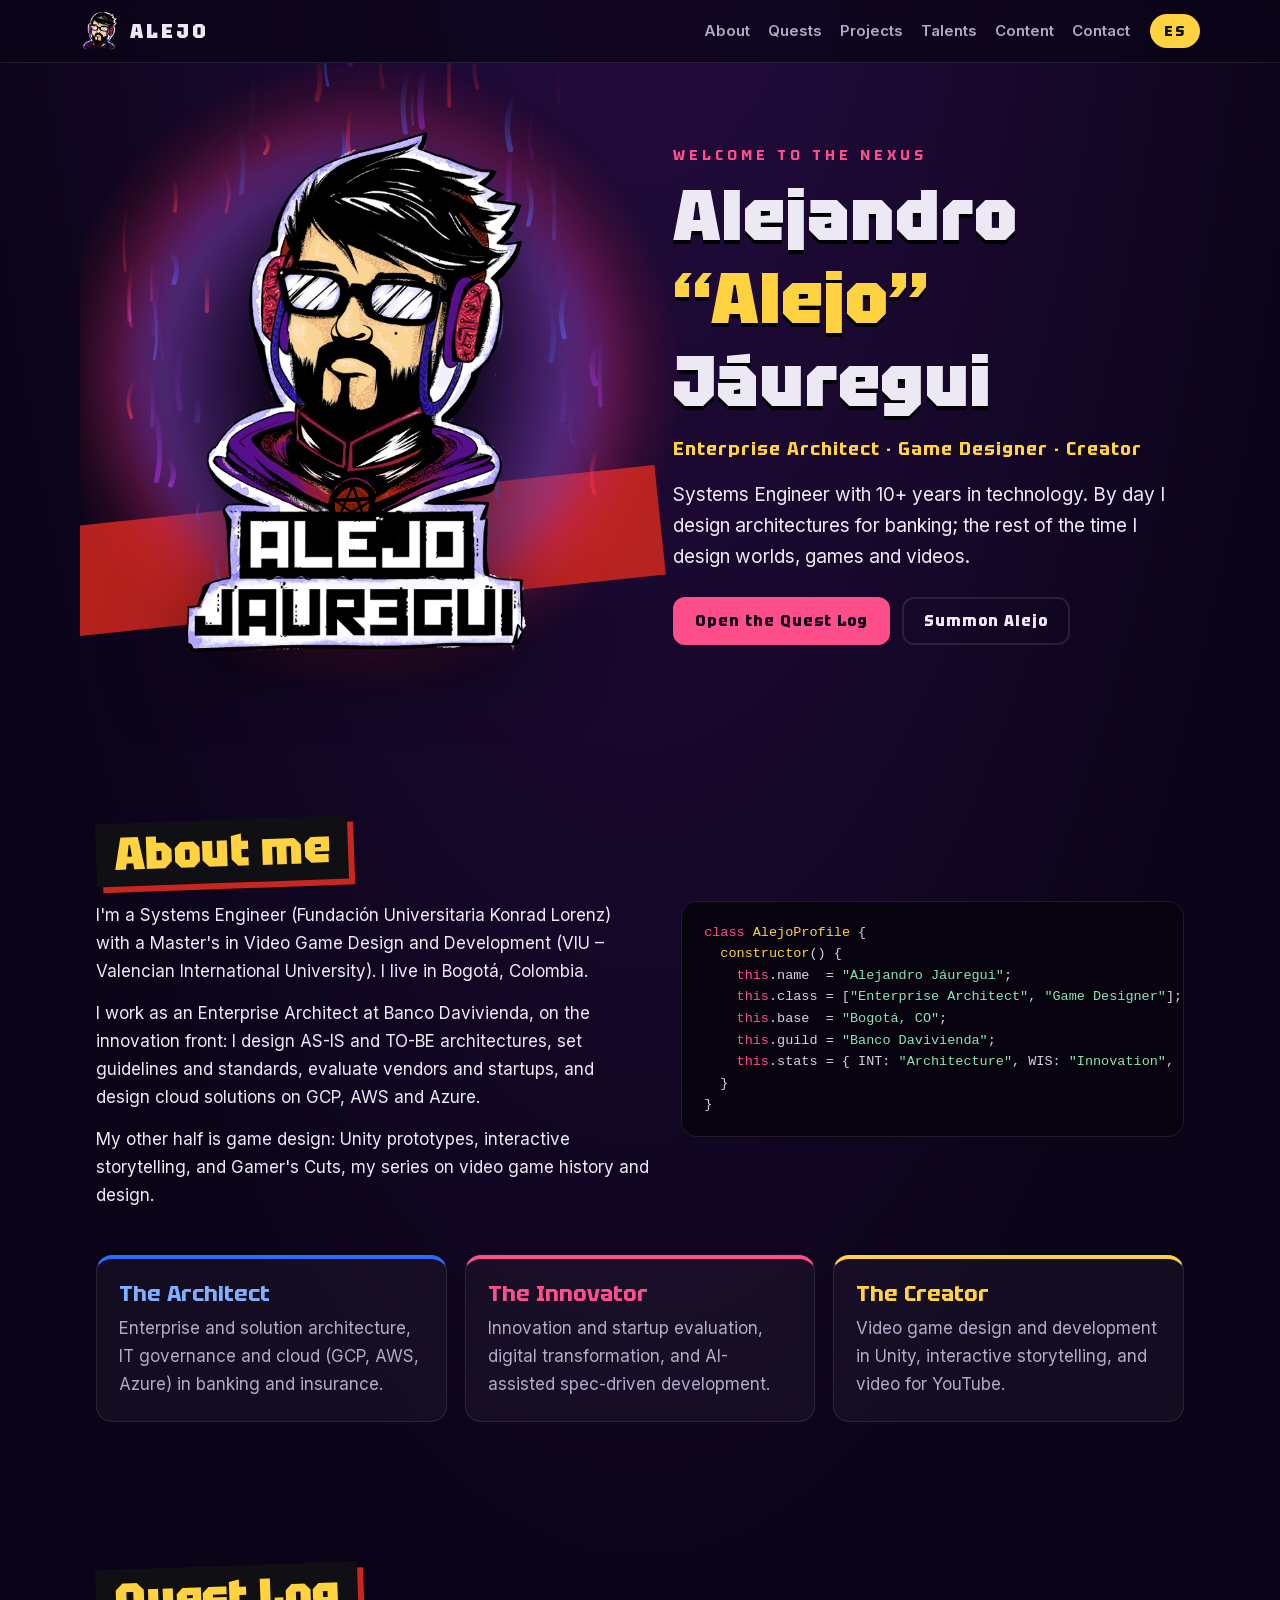
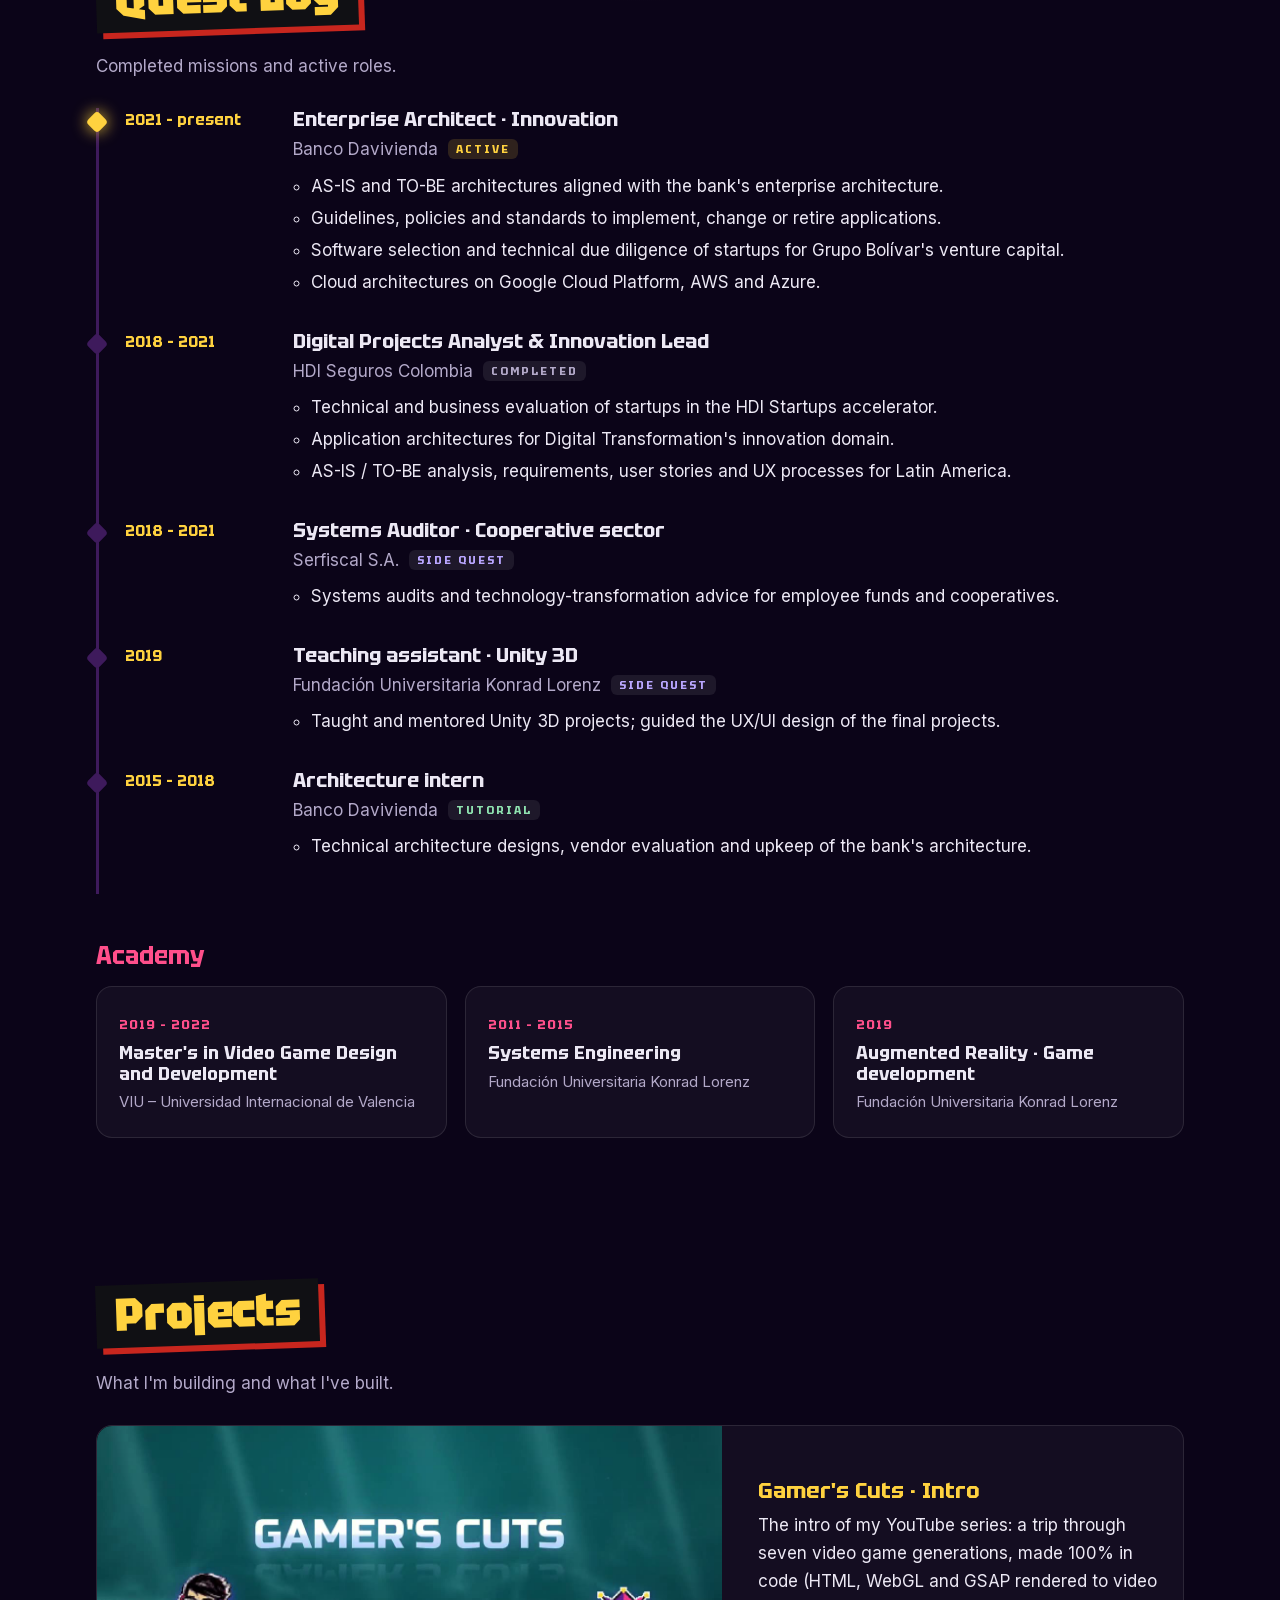
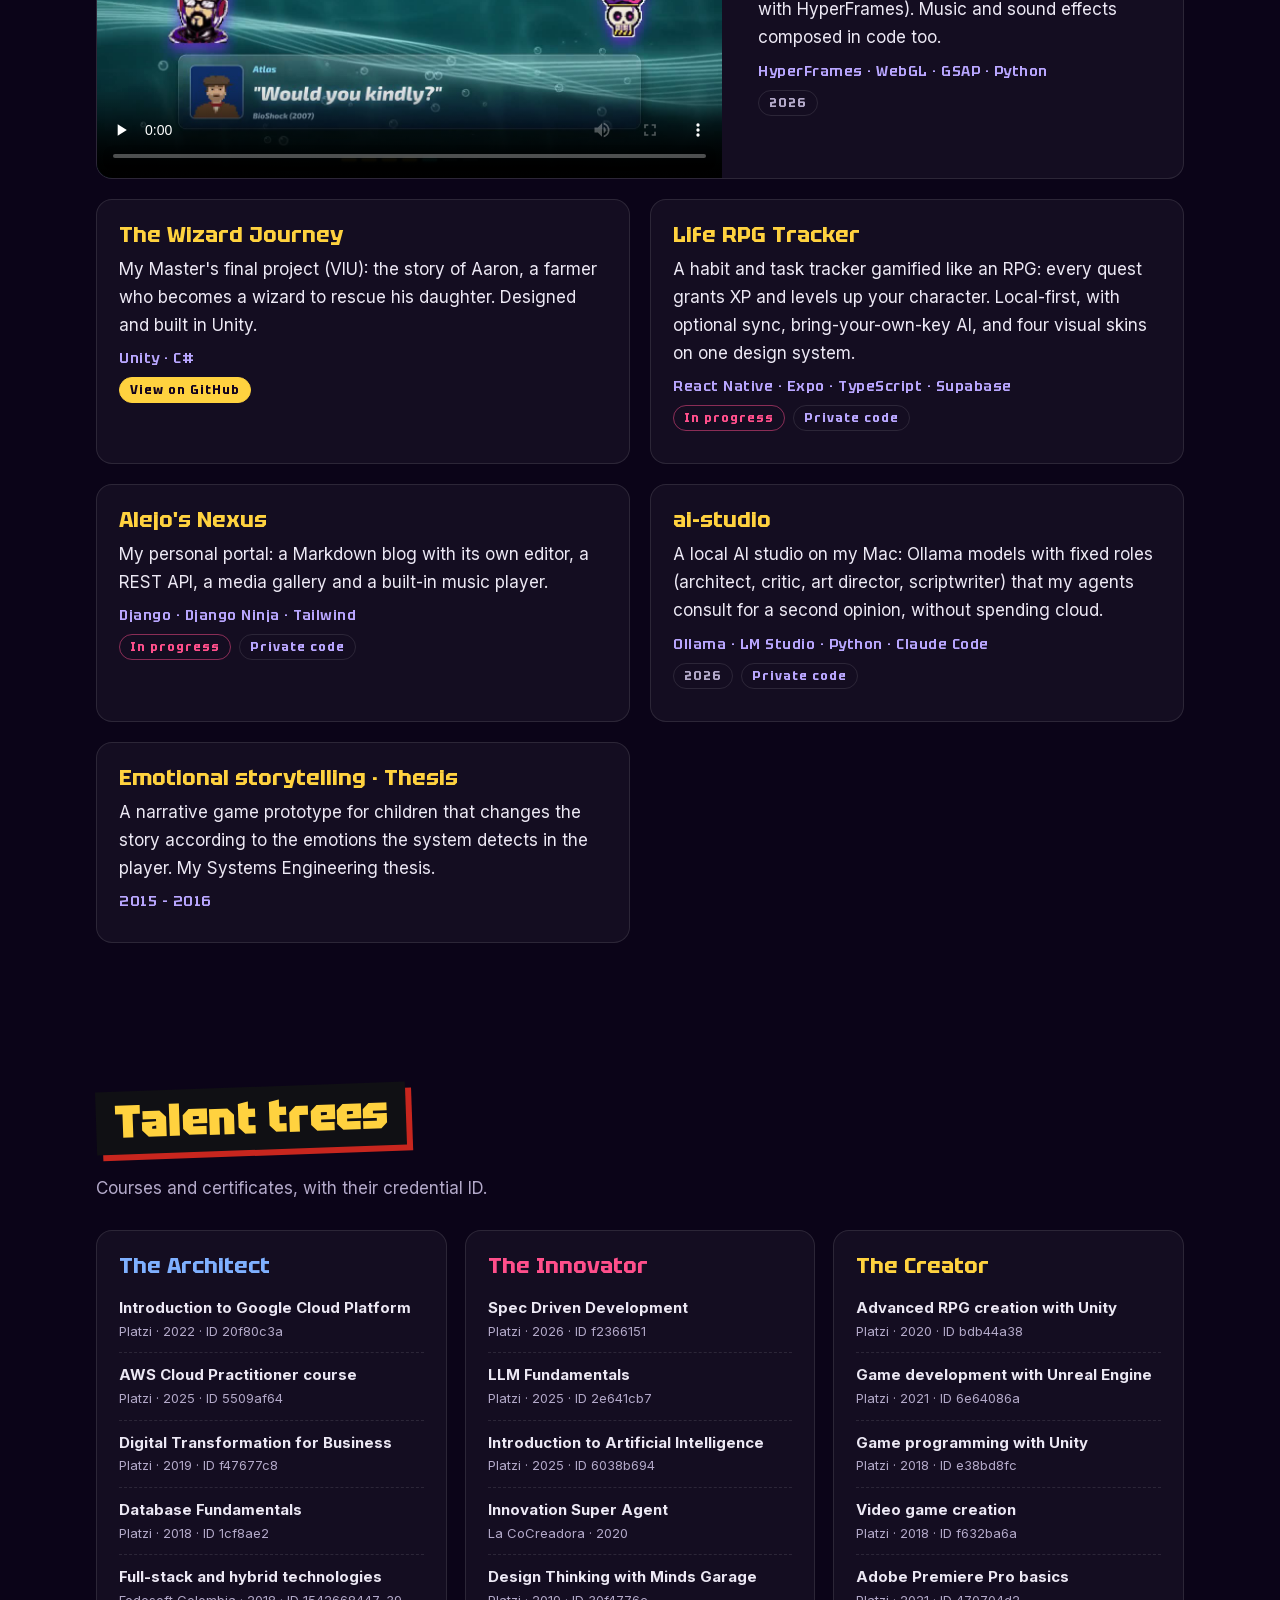
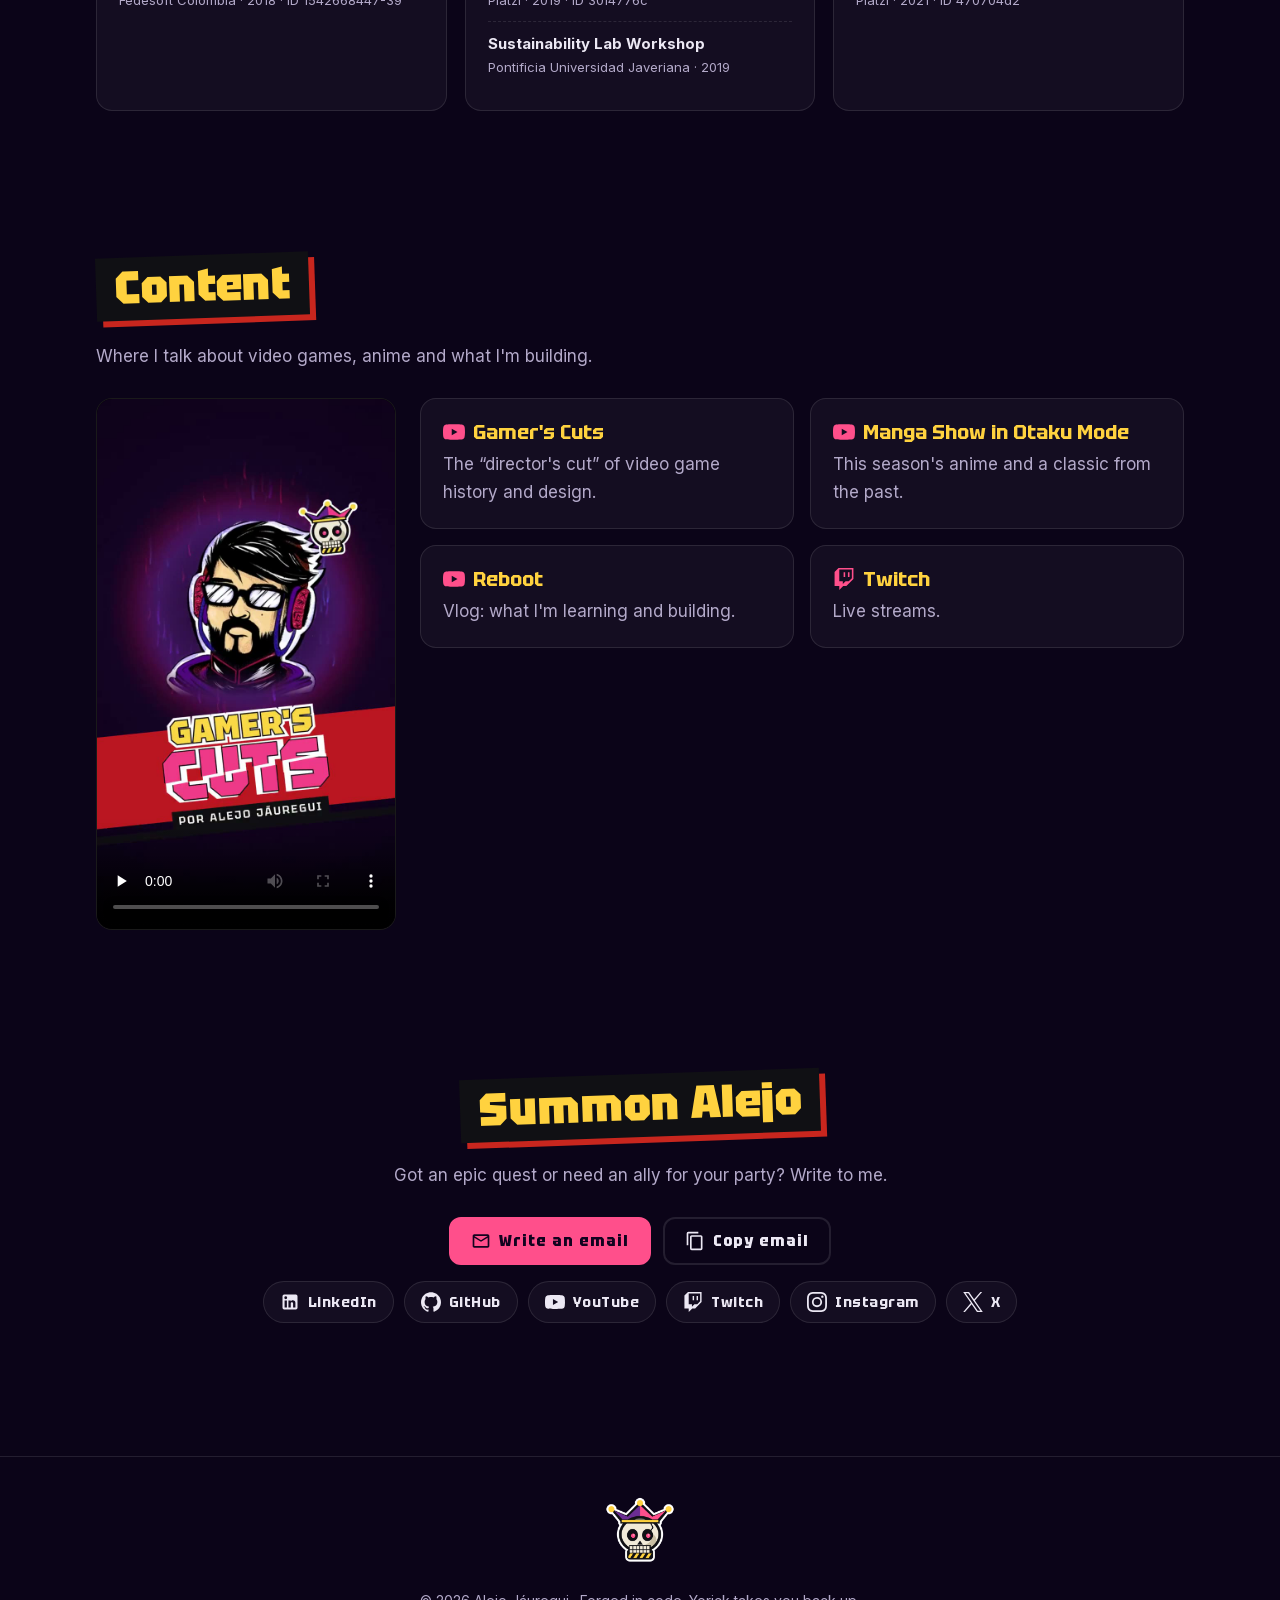
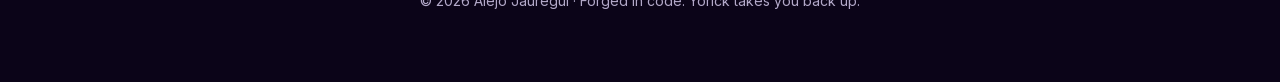
==== commit 12609119: "Social icons from Iconify, inlined as SVG Co-Authored-By: Claude Opus 5.5 <noreply@anthropic.com>" ====
--- a/index.html
+++ b/index.html
@@ -242,10 +242,10 @@
           <source src="assets/video/gamers-cuts-short-720.mp4" type="video/mp4" />
         </video>
         <div class="channels">
-          <a class="channel" data-link="gamersCuts"><h3>Gamer's Cuts</h3><p data-i18n="ch.gc">El “director's cut” de la historia y el diseño de videojuegos.</p></a>
-          <a class="channel" data-link="mangaShow"><h3>Manga Show in Otaku Mode</h3><p data-i18n="ch.ms">Los animes de la temporada y un clásico del pasado.</p></a>
-          <a class="channel" data-link="reboot"><h3>Reboot</h3><p data-i18n="ch.rb">Vlog: lo que estoy aprendiendo y construyendo.</p></a>
-          <a class="channel" data-link="twitch"><h3>Twitch</h3><p data-i18n="ch.tw">Streams en vivo.</p></a>
+          <a class="channel" data-link="gamersCuts"><h3><svg class="ico" aria-hidden="true" focusable="false" xmlns="http://www.w3.org/2000/svg" viewBox="0 0 24 24"><path fill="currentColor" d="M23.498 6.186a3.02 3.02 0 0 0-2.122-2.136C19.505 3.545 12 3.545 12 3.545s-7.505 0-9.377.505A3.02 3.02 0 0 0 .502 6.186C0 8.07 0 12 0 12s0 3.93.502 5.814a3.02 3.02 0 0 0 2.122 2.136c1.871.505 9.376.505 9.376.505s7.505 0 9.377-.505a3.02 3.02 0 0 0 2.122-2.136C24 15.93 24 12 24 12s0-3.93-.502-5.814M9.545 15.568V8.432L15.818 12z"/></svg>Gamer's Cuts</h3><p data-i18n="ch.gc">El “director's cut” de la historia y el diseño de videojuegos.</p></a>
+          <a class="channel" data-link="mangaShow"><h3><svg class="ico" aria-hidden="true" focusable="false" xmlns="http://www.w3.org/2000/svg" viewBox="0 0 24 24"><path fill="currentColor" d="M23.498 6.186a3.02 3.02 0 0 0-2.122-2.136C19.505 3.545 12 3.545 12 3.545s-7.505 0-9.377.505A3.02 3.02 0 0 0 .502 6.186C0 8.07 0 12 0 12s0 3.93.502 5.814a3.02 3.02 0 0 0 2.122 2.136c1.871.505 9.376.505 9.376.505s7.505 0 9.377-.505a3.02 3.02 0 0 0 2.122-2.136C24 15.93 24 12 24 12s0-3.93-.502-5.814M9.545 15.568V8.432L15.818 12z"/></svg>Manga Show in Otaku Mode</h3><p data-i18n="ch.ms">Los animes de la temporada y un clásico del pasado.</p></a>
+          <a class="channel" data-link="reboot"><h3><svg class="ico" aria-hidden="true" focusable="false" xmlns="http://www.w3.org/2000/svg" viewBox="0 0 24 24"><path fill="currentColor" d="M23.498 6.186a3.02 3.02 0 0 0-2.122-2.136C19.505 3.545 12 3.545 12 3.545s-7.505 0-9.377.505A3.02 3.02 0 0 0 .502 6.186C0 8.07 0 12 0 12s0 3.93.502 5.814a3.02 3.02 0 0 0 2.122 2.136c1.871.505 9.376.505 9.376.505s7.505 0 9.377-.505a3.02 3.02 0 0 0 2.122-2.136C24 15.93 24 12 24 12s0-3.93-.502-5.814M9.545 15.568V8.432L15.818 12z"/></svg>Reboot</h3><p data-i18n="ch.rb">Vlog: lo que estoy aprendiendo y construyendo.</p></a>
+          <a class="channel" data-link="twitch"><h3><svg class="ico" aria-hidden="true" focusable="false" xmlns="http://www.w3.org/2000/svg" viewBox="0 0 24 24"><path fill="currentColor" d="M11.571 4.714h1.715v5.143H11.57zm4.715 0H18v5.143h-1.714zM6 0L1.714 4.286v15.428h5.143V24l4.286-4.286h3.428L22.286 12V0zm14.571 11.143l-3.428 3.428h-3.429l-3 3v-3H6.857V1.714h13.714Z"/></svg>Twitch</h3><p data-i18n="ch.tw">Streams en vivo.</p></a>
         </div>
       </div>
     </section>
@@ -255,14 +255,16 @@
       <h2 class="title" data-i18n="contact.title">Invocar a Alejo</h2>
       <p class="sub" data-i18n="contact.sub">¿Tienes una misión épica o necesitas un aliado para tu party? Escríbeme.</p>
       <div class="contact-row">
-        <a class="btn primary" id="mail" href="#contact" data-i18n="contact.write">Escribir un correo</a>
-        <button class="btn" id="copy" type="button" data-i18n="contact.copy">Copiar correo</button>
-        <a class="btn" href="https://www.linkedin.com/in/alejandro-jauregui-salamanca/" rel="me noopener">LinkedIn</a>
-        <a class="btn" href="https://github.com/AlejoJauregui" rel="me noopener">GitHub</a>
-        <a class="btn" data-link="youtube">YouTube</a>
-        <a class="btn" data-link="twitch">Twitch</a>
-        <a class="btn" data-link="instagram">Instagram</a>
-        <a class="btn" data-link="x">X</a>
+        <a class="btn primary" id="mail" href="#contact"><svg class="ico" aria-hidden="true" focusable="false" xmlns="http://www.w3.org/2000/svg" viewBox="0 0 24 24"><path fill="currentColor" d="M22 6c0-1.1-.9-2-2-2H4c-1.1 0-2 .9-2 2v12c0 1.1.9 2 2 2h16c1.1 0 2-.9 2-2zm-2 0l-8 5l-8-5zm0 12H4V8l8 5l8-5z"/></svg><span data-i18n="contact.write">Escribir un correo</span></a>
+        <button class="btn" id="copy" type="button"><svg class="ico" aria-hidden="true" focusable="false" xmlns="http://www.w3.org/2000/svg" viewBox="0 0 24 24"><path fill="currentColor" d="M19 21H8V7h11m0-2H8a2 2 0 0 0-2 2v14a2 2 0 0 0 2 2h11a2 2 0 0 0 2-2V7a2 2 0 0 0-2-2m-3-4H4a2 2 0 0 0-2 2v14h2V3h12z"/></svg><span data-i18n="contact.copy">Copiar correo</span></button>
+      </div>
+      <div class="social" aria-label="Redes">
+        <a class="soc in" href="https://www.linkedin.com/in/alejandro-jauregui-salamanca/" rel="me noopener"><svg class="ico" aria-hidden="true" focusable="false" xmlns="http://www.w3.org/2000/svg" viewBox="0 0 24 24"><path fill="currentColor" d="M19 3a2 2 0 0 1 2 2v14a2 2 0 0 1-2 2H5a2 2 0 0 1-2-2V5a2 2 0 0 1 2-2zm-.5 15.5v-5.3a3.26 3.26 0 0 0-3.26-3.26c-.85 0-1.84.52-2.32 1.3v-1.11h-2.79v8.37h2.79v-4.93c0-.77.62-1.4 1.39-1.4a1.4 1.4 0 0 1 1.4 1.4v4.93zM6.88 8.56a1.68 1.68 0 0 0 1.68-1.68c0-.93-.75-1.69-1.68-1.69a1.69 1.69 0 0 0-1.69 1.69c0 .93.76 1.68 1.69 1.68m1.39 9.94v-8.37H5.5v8.37z"/></svg><span>LinkedIn</span></a>
+        <a class="soc gh" href="https://github.com/AlejoJauregui" rel="me noopener"><svg class="ico" aria-hidden="true" focusable="false" xmlns="http://www.w3.org/2000/svg" viewBox="0 0 24 24"><path fill="currentColor" d="M12 .297c-6.63 0-12 5.373-12 12c0 5.303 3.438 9.8 8.205 11.385c.6.113.82-.258.82-.577c0-.285-.01-1.04-.015-2.04c-3.338.724-4.042-1.61-4.042-1.61C4.422 18.07 3.633 17.7 3.633 17.7c-1.087-.744.084-.729.084-.729c1.205.084 1.838 1.236 1.838 1.236c1.07 1.835 2.809 1.305 3.495.998c.108-.776.417-1.305.76-1.605c-2.665-.3-5.466-1.332-5.466-5.93c0-1.31.465-2.38 1.235-3.22c-.135-.303-.54-1.523.105-3.176c0 0 1.005-.322 3.3 1.23c.96-.267 1.98-.399 3-.405c1.02.006 2.04.138 3 .405c2.28-1.552 3.285-1.23 3.285-1.23c.645 1.653.24 2.873.12 3.176c.765.84 1.23 1.91 1.23 3.22c0 4.61-2.805 5.625-5.475 5.92c.42.36.81 1.096.81 2.22c0 1.606-.015 2.896-.015 3.286c0 .315.21.69.825.57C20.565 22.092 24 17.592 24 12.297c0-6.627-5.373-12-12-12"/></svg><span>GitHub</span></a>
+        <a class="soc yt" data-link="youtube"><svg class="ico" aria-hidden="true" focusable="false" xmlns="http://www.w3.org/2000/svg" viewBox="0 0 24 24"><path fill="currentColor" d="M23.498 6.186a3.02 3.02 0 0 0-2.122-2.136C19.505 3.545 12 3.545 12 3.545s-7.505 0-9.377.505A3.02 3.02 0 0 0 .502 6.186C0 8.07 0 12 0 12s0 3.93.502 5.814a3.02 3.02 0 0 0 2.122 2.136c1.871.505 9.376.505 9.376.505s7.505 0 9.377-.505a3.02 3.02 0 0 0 2.122-2.136C24 15.93 24 12 24 12s0-3.93-.502-5.814M9.545 15.568V8.432L15.818 12z"/></svg><span>YouTube</span></a>
+        <a class="soc tw" data-link="twitch"><svg class="ico" aria-hidden="true" focusable="false" xmlns="http://www.w3.org/2000/svg" viewBox="0 0 24 24"><path fill="currentColor" d="M11.571 4.714h1.715v5.143H11.57zm4.715 0H18v5.143h-1.714zM6 0L1.714 4.286v15.428h5.143V24l4.286-4.286h3.428L22.286 12V0zm14.571 11.143l-3.428 3.428h-3.429l-3 3v-3H6.857V1.714h13.714Z"/></svg><span>Twitch</span></a>
+        <a class="soc ig" data-link="instagram"><svg class="ico" aria-hidden="true" focusable="false" xmlns="http://www.w3.org/2000/svg" viewBox="0 0 24 24"><path fill="currentColor" d="M7.03.084c-1.277.06-2.149.264-2.91.563a5.9 5.9 0 0 0-2.124 1.388a5.9 5.9 0 0 0-1.38 2.127C.321 4.926.12 5.8.064 7.076s-.069 1.688-.063 4.947s.021 3.667.083 4.947c.061 1.277.264 2.149.563 2.911c.308.789.72 1.457 1.388 2.123a5.9 5.9 0 0 0 2.129 1.38c.763.295 1.636.496 2.913.552c1.278.056 1.689.069 4.947.063s3.668-.021 4.947-.082c1.28-.06 2.147-.265 2.91-.563a5.9 5.9 0 0 0 2.123-1.388a5.9 5.9 0 0 0 1.38-2.129c.295-.763.496-1.636.551-2.912c.056-1.28.07-1.69.063-4.948c-.006-3.258-.02-3.667-.081-4.947c-.06-1.28-.264-2.148-.564-2.911a5.9 5.9 0 0 0-1.387-2.123a5.9 5.9 0 0 0-2.128-1.38c-.764-.294-1.636-.496-2.914-.55C15.647.009 15.236-.006 11.977 0S8.31.021 7.03.084m.14 21.693c-1.17-.05-1.805-.245-2.228-.408a3.7 3.7 0 0 1-1.382-.895a3.7 3.7 0 0 1-.9-1.378c-.165-.423-.363-1.058-.417-2.228c-.06-1.264-.072-1.644-.08-4.848c-.006-3.204.006-3.583.061-4.848c.05-1.169.246-1.805.408-2.228c.216-.561.477-.96.895-1.382a3.7 3.7 0 0 1 1.379-.9c.423-.165 1.057-.361 2.227-.417c1.265-.06 1.644-.072 4.848-.08c3.203-.006 3.583.006 4.85.062c1.168.05 1.804.244 2.227.408c.56.216.96.475 1.382.895s.681.817.9 1.378c.165.422.362 1.056.417 2.227c.06 1.265.074 1.645.08 4.848c.005 3.203-.006 3.583-.061 4.848c-.051 1.17-.245 1.805-.408 2.23c-.216.56-.477.96-.896 1.38a3.7 3.7 0 0 1-1.378.9c-.422.165-1.058.362-2.226.418c-1.266.06-1.645.072-4.85.079s-3.582-.006-4.848-.06m9.783-16.192a1.44 1.44 0 1 0 1.437-1.442a1.44 1.44 0 0 0-1.437 1.442M5.839 12.012a6.161 6.161 0 1 0 12.323-.024a6.162 6.162 0 0 0-12.323.024M8 12.008A4 4 0 1 1 12.008 16A4 4 0 0 1 8 12.008"/></svg><span>Instagram</span></a>
+        <a class="soc x" data-link="x"><svg class="ico" aria-hidden="true" focusable="false" xmlns="http://www.w3.org/2000/svg" viewBox="0 0 24 24"><path fill="currentColor" d="M14.234 10.162L22.977 0h-2.072l-7.591 8.824L7.251 0H.258l9.168 13.343L.258 24H2.33l8.016-9.318L16.749 24h6.993zm-2.837 3.299l-.929-1.329L3.076 1.56h3.182l5.965 8.532l.929 1.329l7.754 11.09h-3.182z"/></svg><span>X</span></a>
       </div>
       <p class="copied" id="copied" role="status" aria-live="polite"></p>
     </section>
--- a/assets/css/site.css
+++ b/assets/css/site.css
@@ -54,7 +54,7 @@
 .roles { font: 700 18px "Tektur"; color: var(--gold); margin: 14px 0; letter-spacing: 1px; }
 .lead { color: var(--text); font-size: 19px; max-width: 34em; }
 .ctas, .contact-row { display: flex; flex-wrap: wrap; gap: 12px; margin-top: 24px; }
-.btn { display: inline-block; font: 800 15px "Tektur"; letter-spacing: 1px; text-decoration: none; color: var(--text); background: transparent;
+.btn { display: inline-flex; align-items: center; gap: 8px; font: 800 15px "Tektur"; letter-spacing: 1px; text-decoration: none; color: var(--text); background: transparent;
   border: 2px solid var(--line); border-radius: 12px; padding: 12px 20px; cursor: pointer; transition: transform .15s, border-color .15s, background .15s; }
 .btn:hover { transform: translateY(-2px); border-color: var(--pink); }
 .btn.primary { background: var(--pink); border-color: var(--pink); color: #12031f; }
@@ -129,6 +129,17 @@
 .channel[href]:hover { border-color: var(--pink); transform: translateY(-2px); }
 .channel:not([href]) h3::after { content: attr(data-soon); margin-left: 10px; font: 700 11px "Tektur"; letter-spacing: 2px; color: var(--pink); vertical-align: middle; }
 
+/* icons + social */
+.ico { width: 20px; height: 20px; flex: none; }
+.channel h3 .ico { width: 22px; height: 22px; vertical-align: -4px; margin-right: 8px; color: var(--pink); }
+.social { display: flex; flex-wrap: wrap; justify-content: center; gap: 10px; margin-top: 16px; }
+.soc { display: inline-flex; align-items: center; gap: 8px; padding: 10px 16px; border-radius: 999px; border: 1px solid var(--line);
+  background: var(--panel); color: var(--text); text-decoration: none; font: 700 14px "Tektur"; letter-spacing: .5px; transition: color .15s, border-color .15s, transform .15s; }
+.soc:hover { transform: translateY(-2px); }
+.soc.in:hover { color: #4d9bf0; border-color: #0a66c2; } .soc.gh:hover { color: #fff; border-color: #fff; }
+.soc.yt:hover { color: #ff3b47; border-color: #ff0033; } .soc.tw:hover { color: #a970ff; border-color: #9146ff; }
+.soc.ig:hover { color: #ff5c9a; border-color: #e1306c; } .soc.x:hover { color: #fff; border-color: #fff; }
+
 /* contact + footer */
 .contact { text-align: center; }
 .contact .contact-row { justify-content: center; }
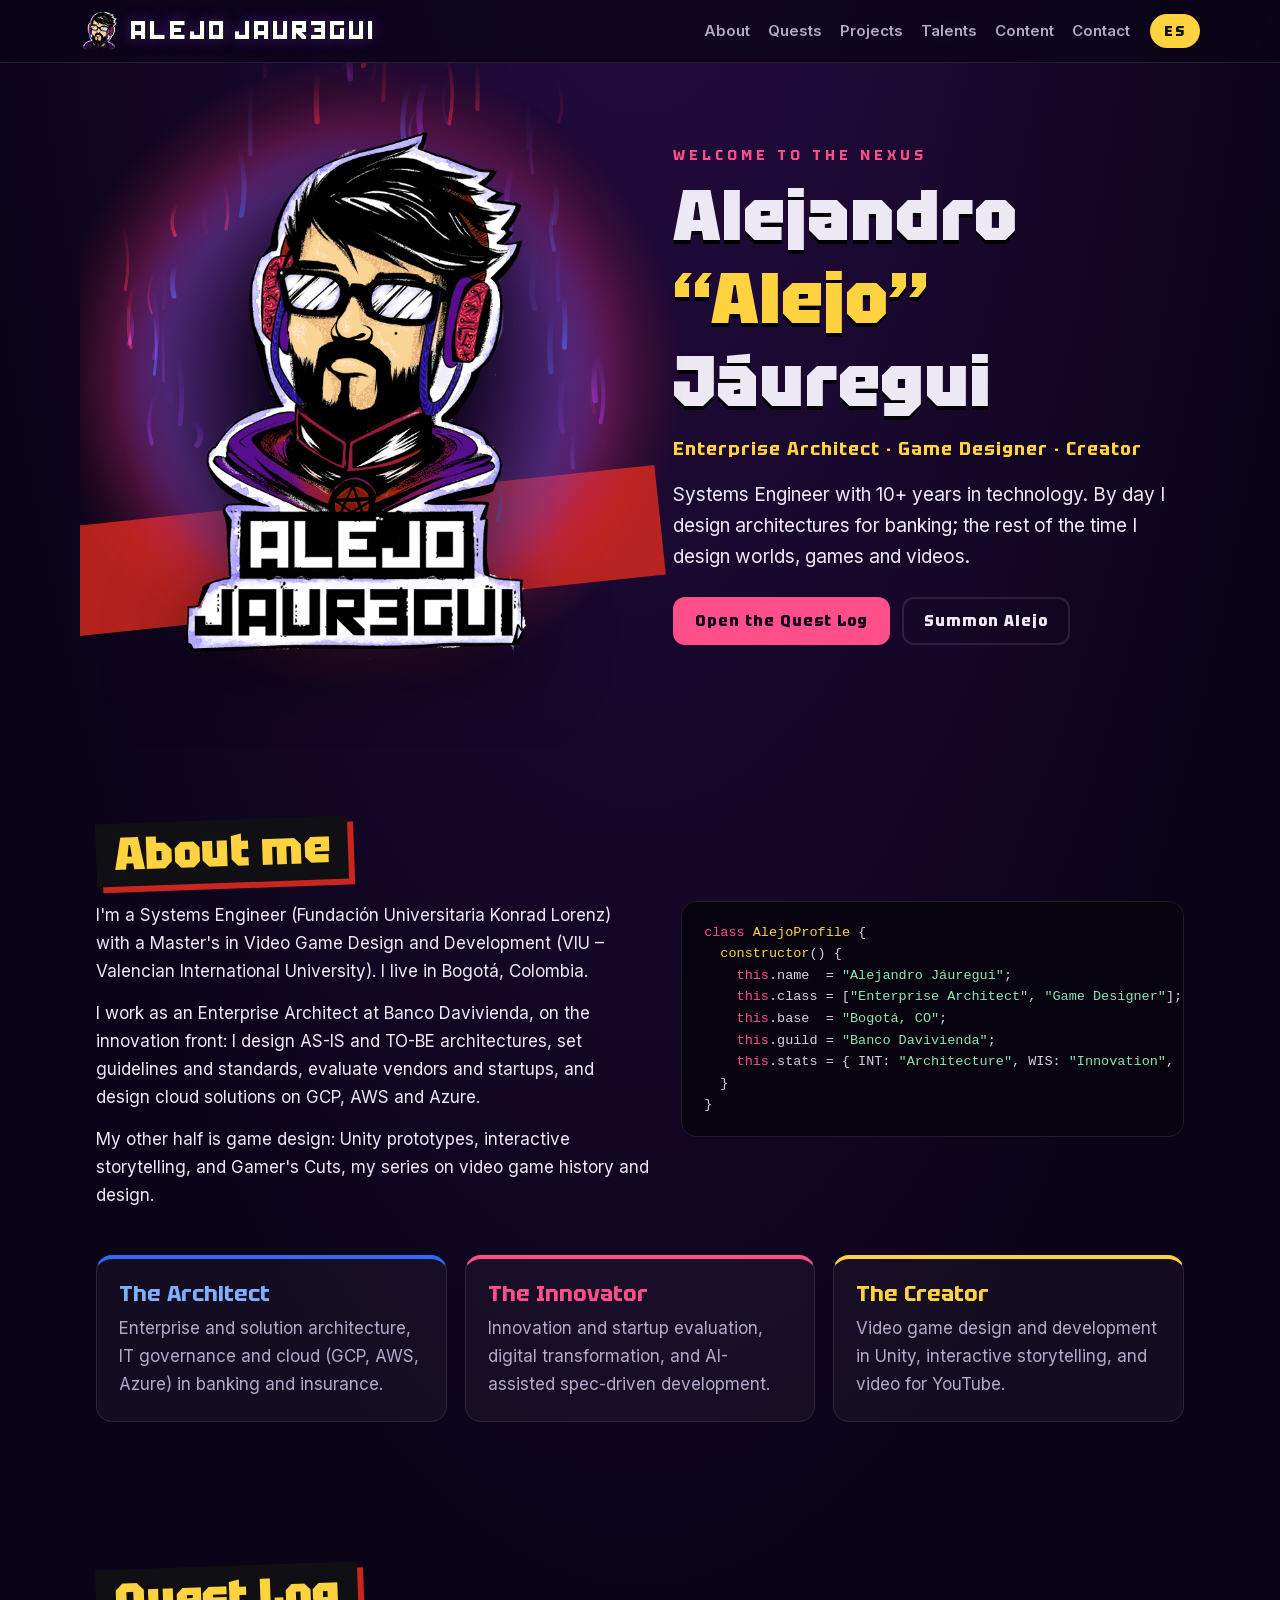
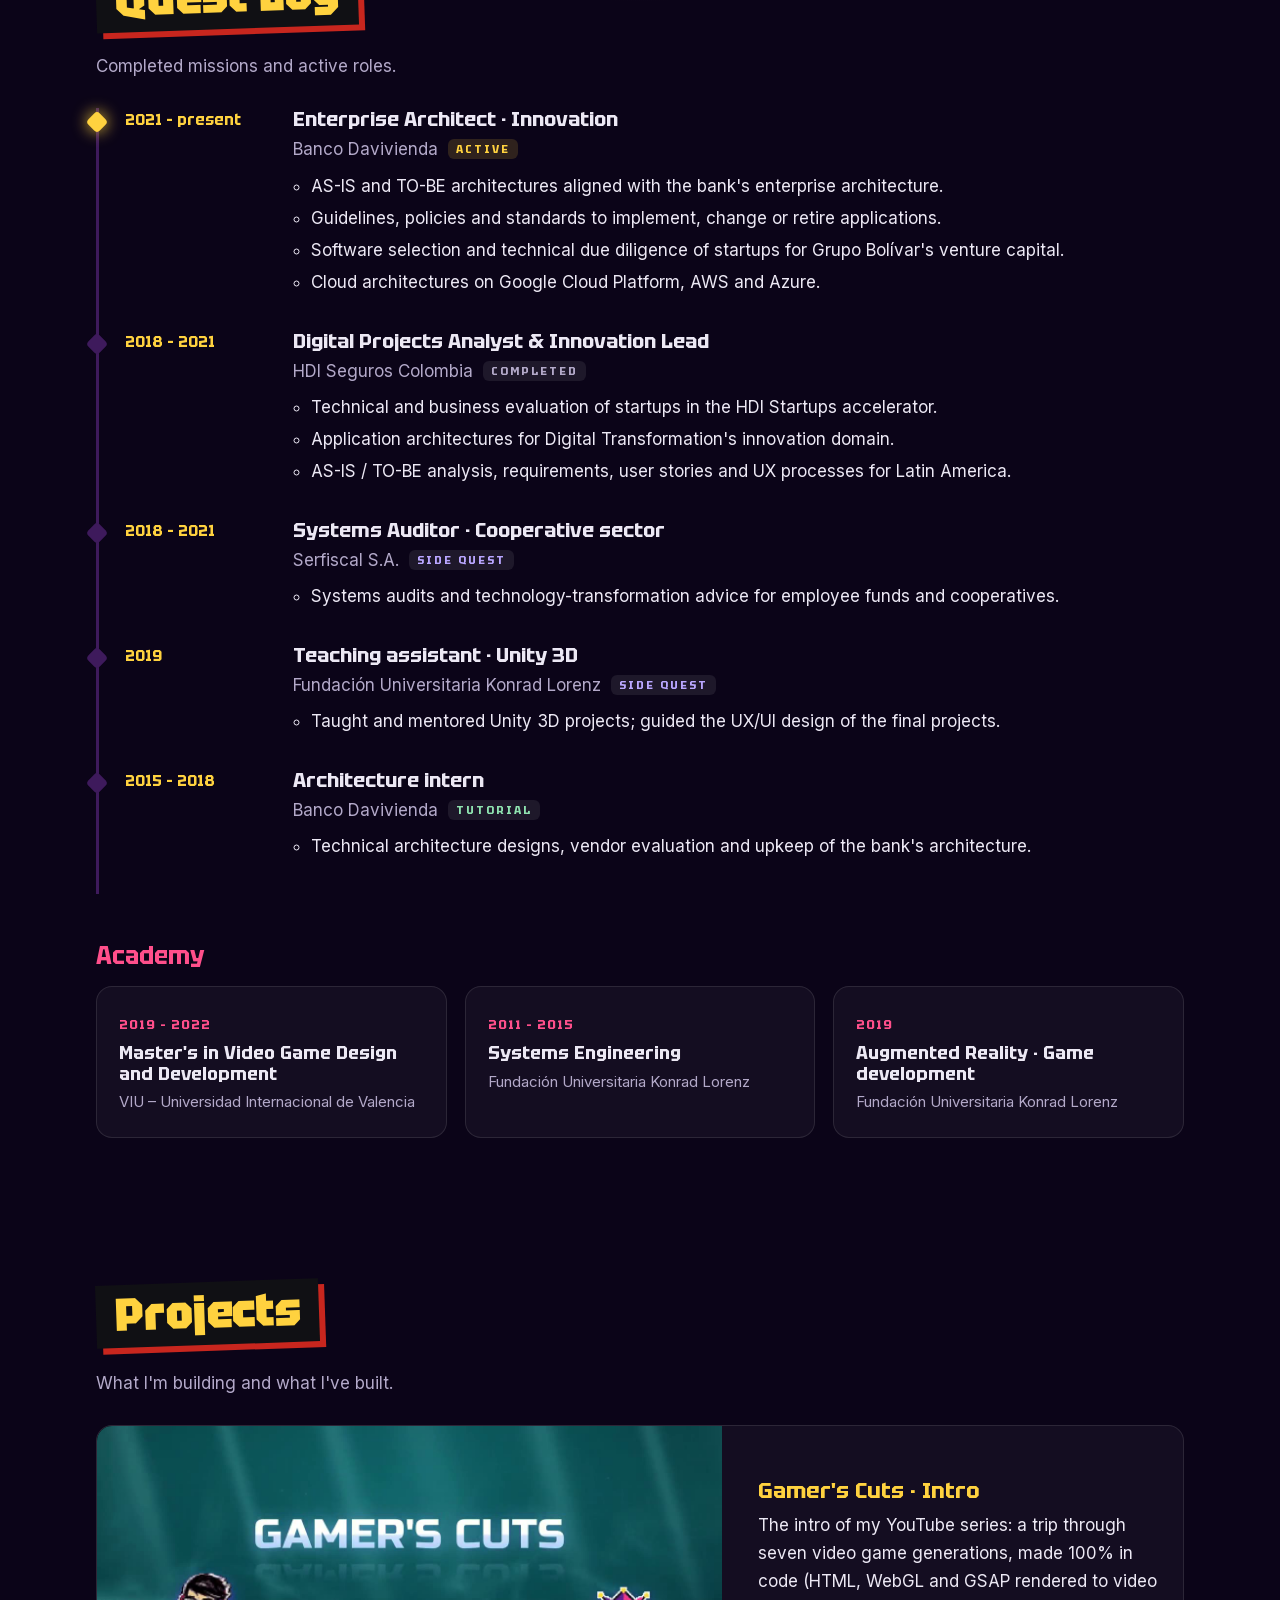
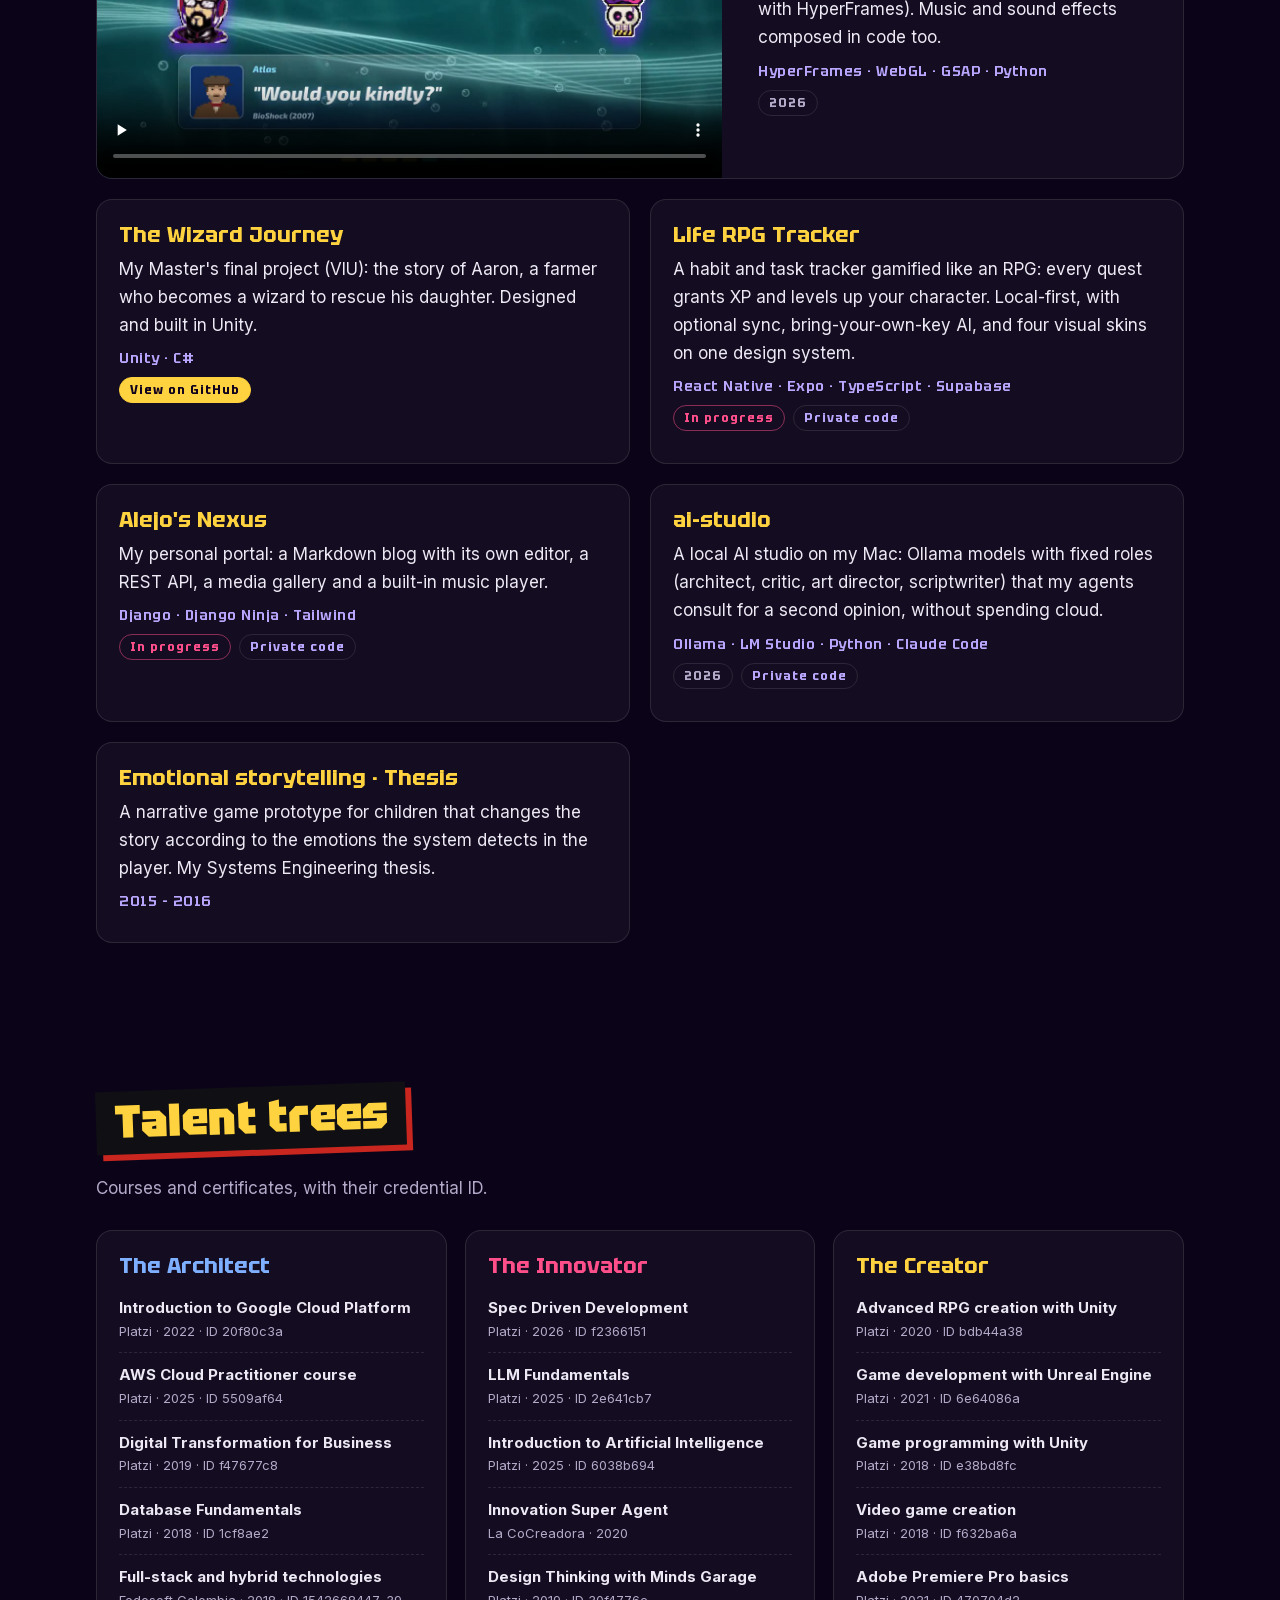
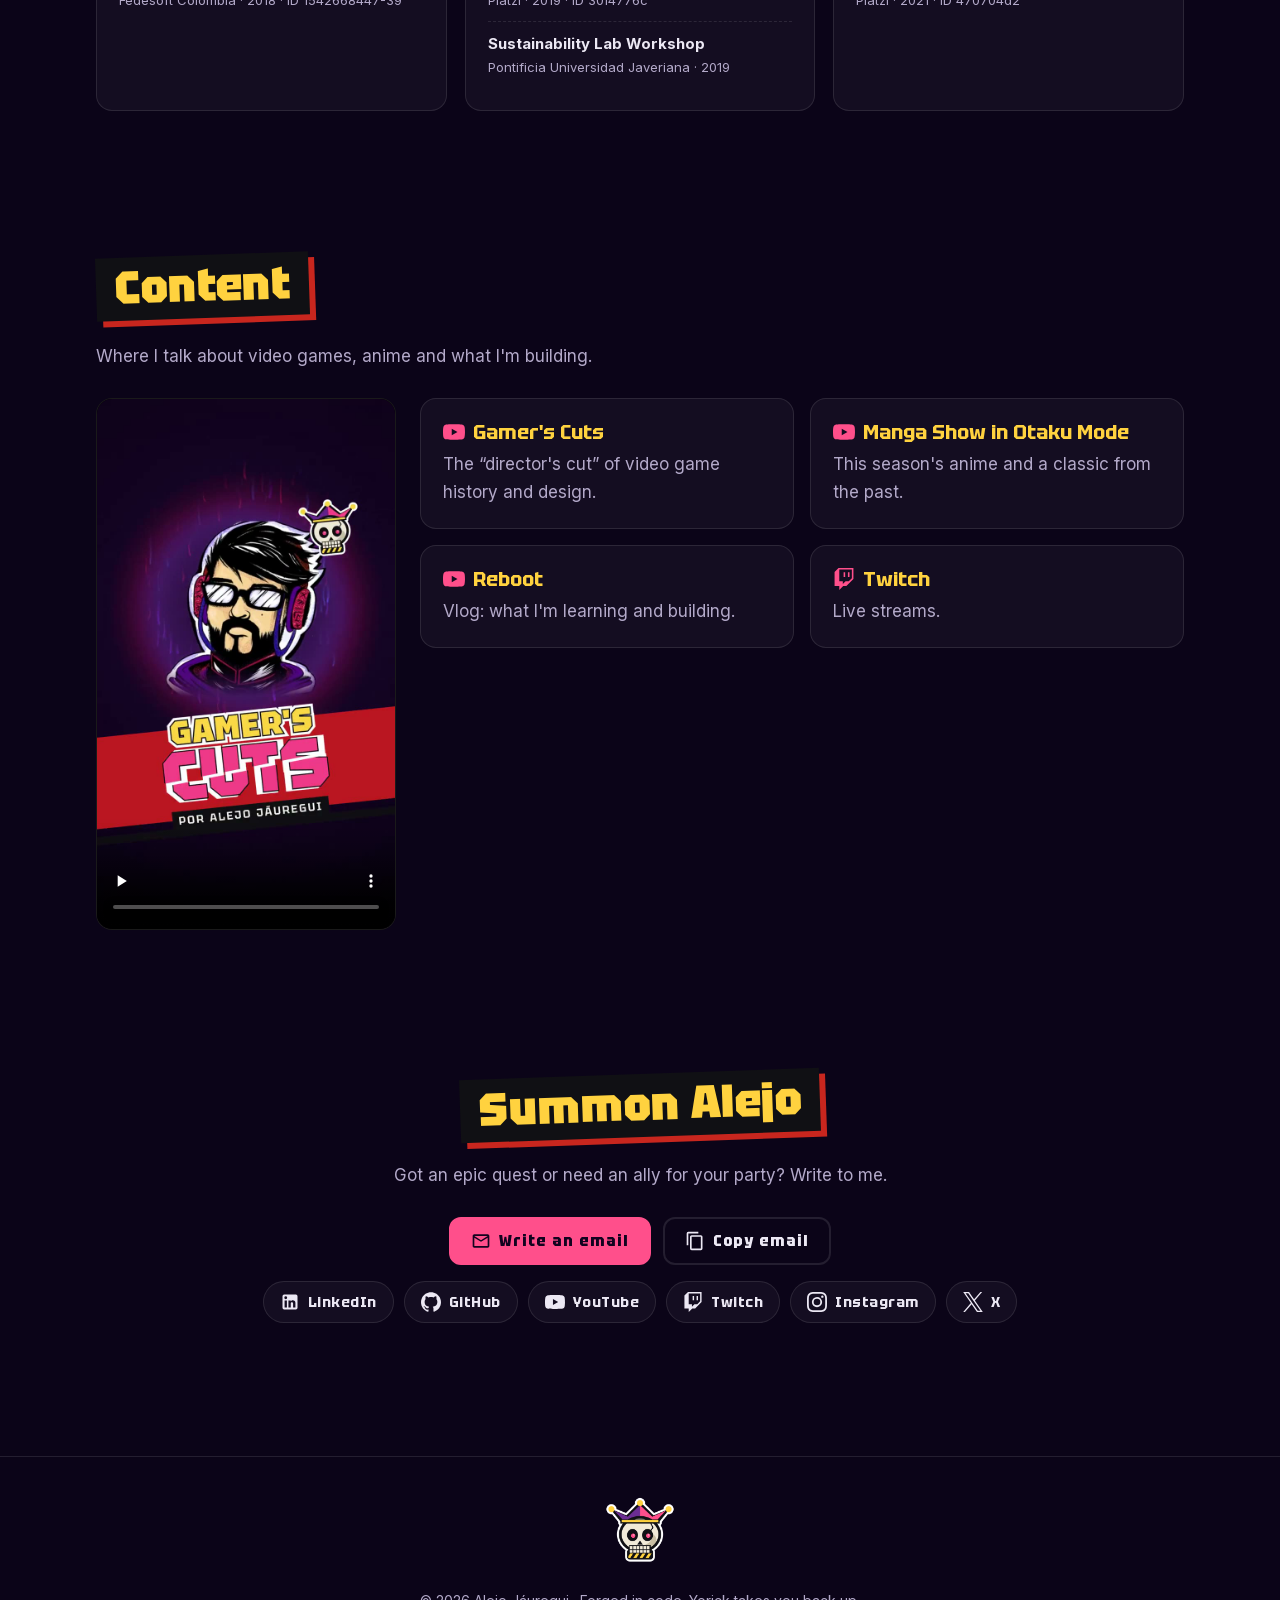
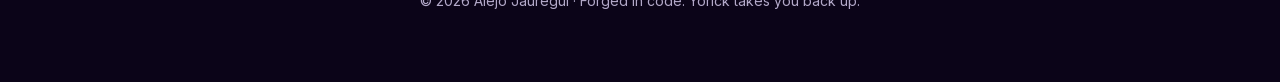
==== commit e41b5994: "Header name in Kremlin like the logo; Yorick scrolls to the very top Co-Authored-By: Claude Opus 5.5" ====
--- a/index.html
+++ b/index.html
@@ -16,7 +16,7 @@
   <a class="skip" href="#main" data-i18n="skip">Saltar al contenido</a>
 
   <header class="nav" id="top">
-    <a class="brand" href="#hero" aria-label="Inicio"><img src="assets/img/alejo-bust-hd.png" alt="" width="40" height="38" /><span>ALEJO</span></a>
+    <a class="brand" href="#hero" aria-label="Alejo Jáuregui"><img src="assets/img/alejo-bust-hd.png" alt="" width="40" height="38" /><span class="kremlin" aria-hidden="true">ALEJO JAUReGUI</span></a>
     <nav aria-label="Secciones">
       <a href="#about" data-i18n="nav.about">Sobre mí</a>
       <a href="#quests" data-i18n="nav.quests">Quests</a>
@@ -271,7 +271,7 @@
   </main>
 
   <footer class="footer">
-    <a class="yorick" href="#top" aria-label="Volver arriba">
+    <a class="yorick" href="#hero" id="to-top" aria-label="Volver arriba">
       <img class="y-closed" src="assets/img/yorick-hd-closed.png" alt="" width="72" height="72" />
       <img class="y-open" src="assets/img/yorick-hd-open.png" alt="" width="72" height="72" />
     </a>
--- a/assets/css/site.css
+++ b/assets/css/site.css
@@ -1,4 +1,6 @@
 @font-face { font-family: "Tektur"; src: url("../fonts/tektur-var.woff2") format("woff2"); font-weight: 400 900; font-display: swap; }
+/* Kremlin (Vic Fieger, dafont "100% Free"): the lettering of Alejo's logo. Its lowercase "e" is the "3" in JAUR3GUI. */
+@font-face { font-family: "Kremlin"; src: url("../fonts/kremlin.ttf") format("truetype"); font-display: swap; }
 @font-face { font-family: "Inter"; src: url("../fonts/inter-var.woff2") format("woff2"); font-weight: 300 900; font-display: swap; }
 
 :root {
@@ -34,7 +36,9 @@
 /* nav */
 .nav { position: sticky; top: 0; z-index: 20; display: flex; align-items: center; gap: 20px; padding: 12px max(16px, calc((100% - var(--max)) / 2));
   background: rgba(11, 4, 24, .78); backdrop-filter: blur(12px); border-bottom: 1px solid var(--line); }
-.brand { display: flex; align-items: center; gap: 10px; text-decoration: none; font: 900 20px "Tektur"; letter-spacing: 3px; }
+.brand { display: flex; align-items: center; gap: 10px; text-decoration: none; }
+.brand .kremlin { font: 400 24px/1 "Kremlin", "Tektur", sans-serif; letter-spacing: 2px; color: #fff;
+  text-shadow: 2px 2px 0 #101014, -1px -1px 0 #101014, 0 0 14px rgba(138, 43, 226, .6); white-space: nowrap; }
 .brand img { width: 40px; height: auto; }
 .nav nav { display: flex; gap: 18px; margin-left: auto; flex-wrap: wrap; }
 .nav nav a { text-decoration: none; color: var(--muted); font-weight: 600; font-size: 15px; }
@@ -150,6 +154,8 @@
 .yorick .y-open { opacity: 0; }
 .yorick:hover .y-closed { opacity: 0; } .yorick:hover .y-open { opacity: 1; }
 .yorick:hover img { transform: translateY(-6px) rotate(-6deg); }
+.yorick.jump img { animation: yjump .5s ease-out; }
+@keyframes yjump { 40% { transform: translateY(-22px) rotate(-10deg); } }
 
 /* reveal on scroll */
 .reveal { opacity: 0; transform: translateY(18px); transition: opacity .6s ease, transform .6s ease; }
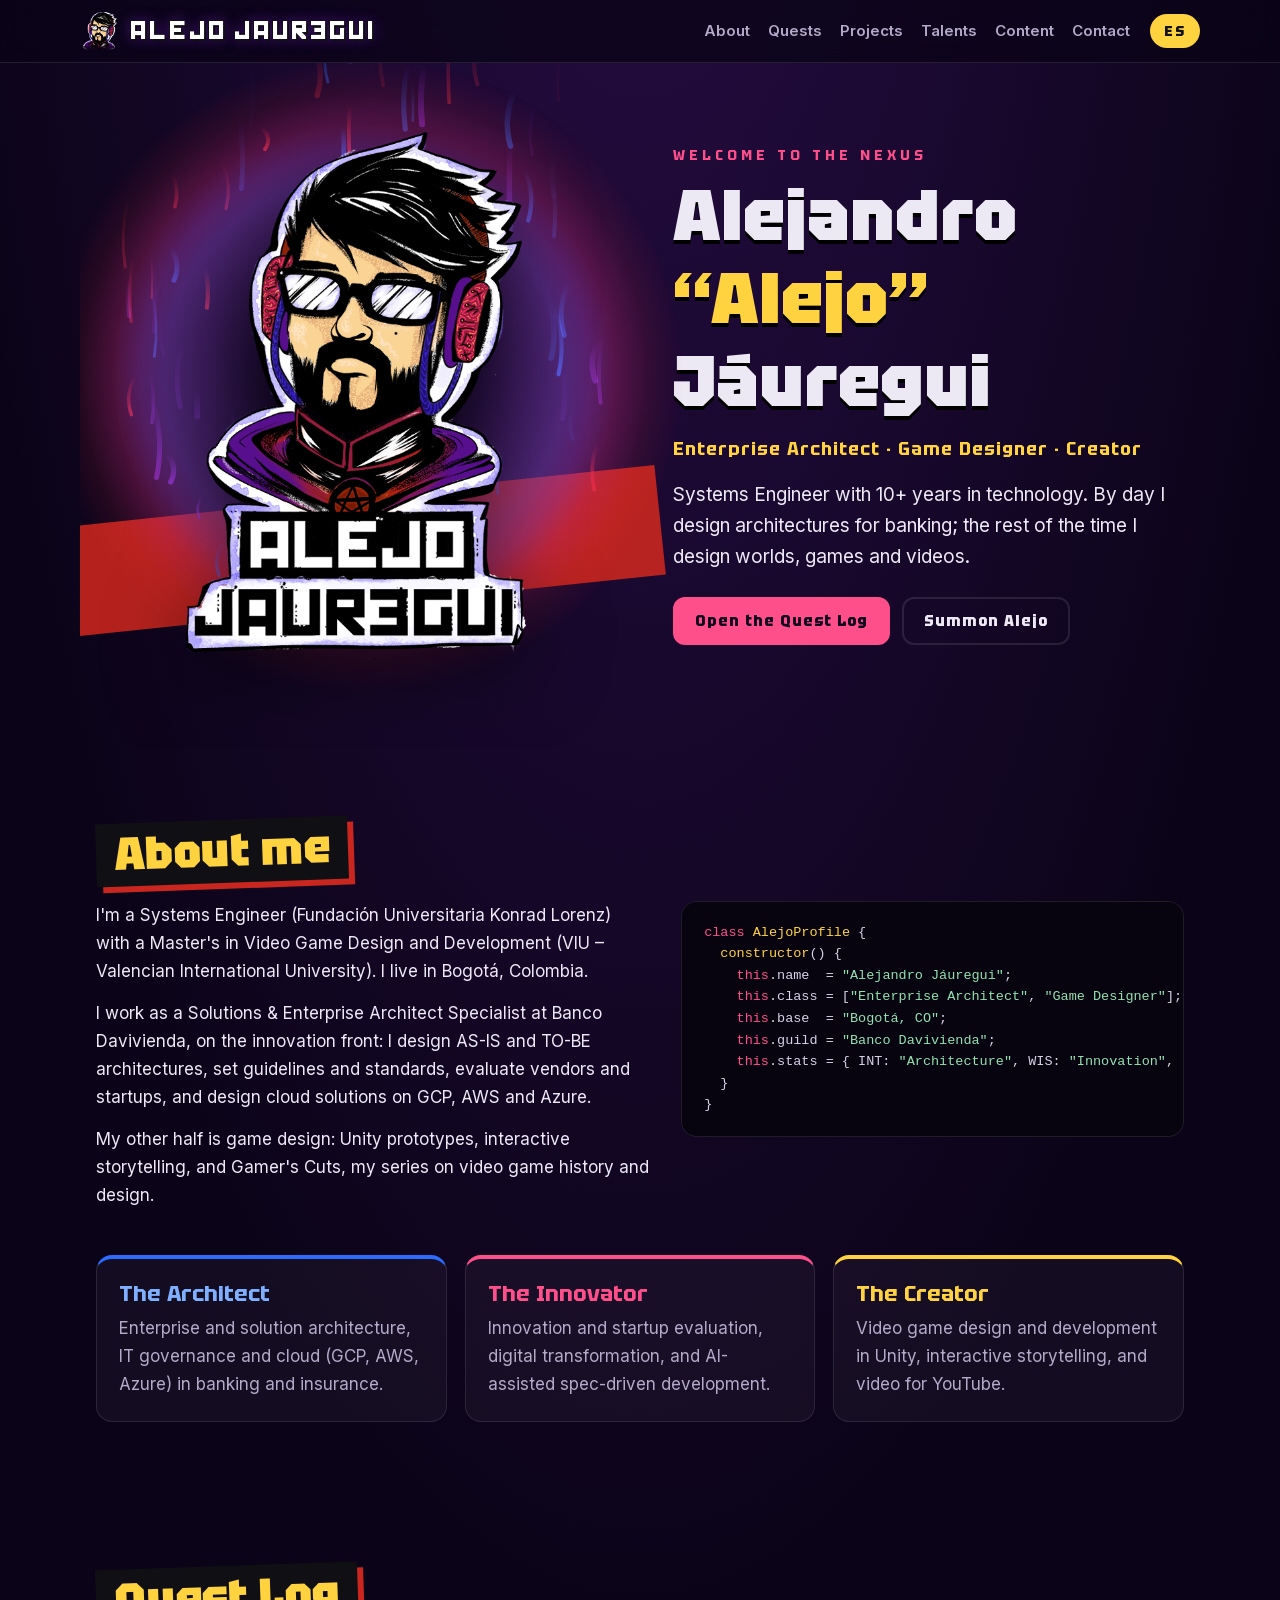
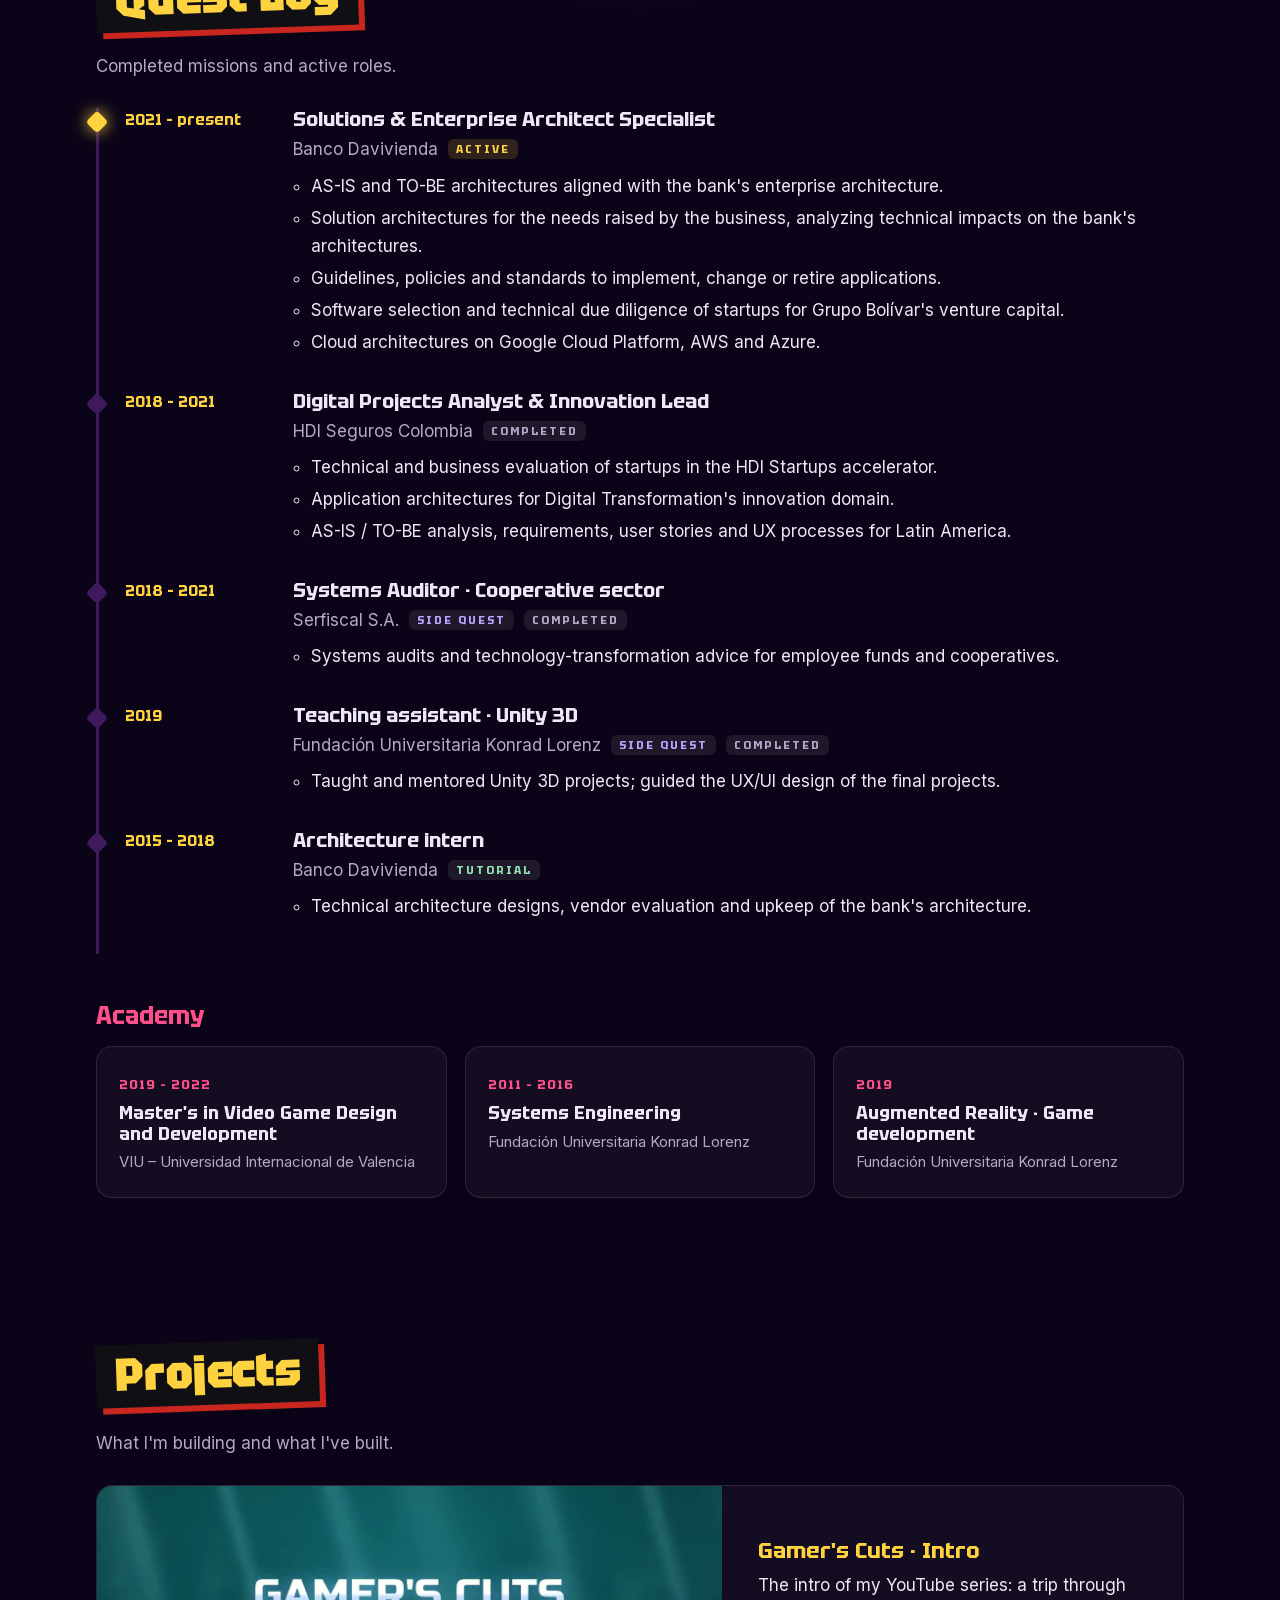
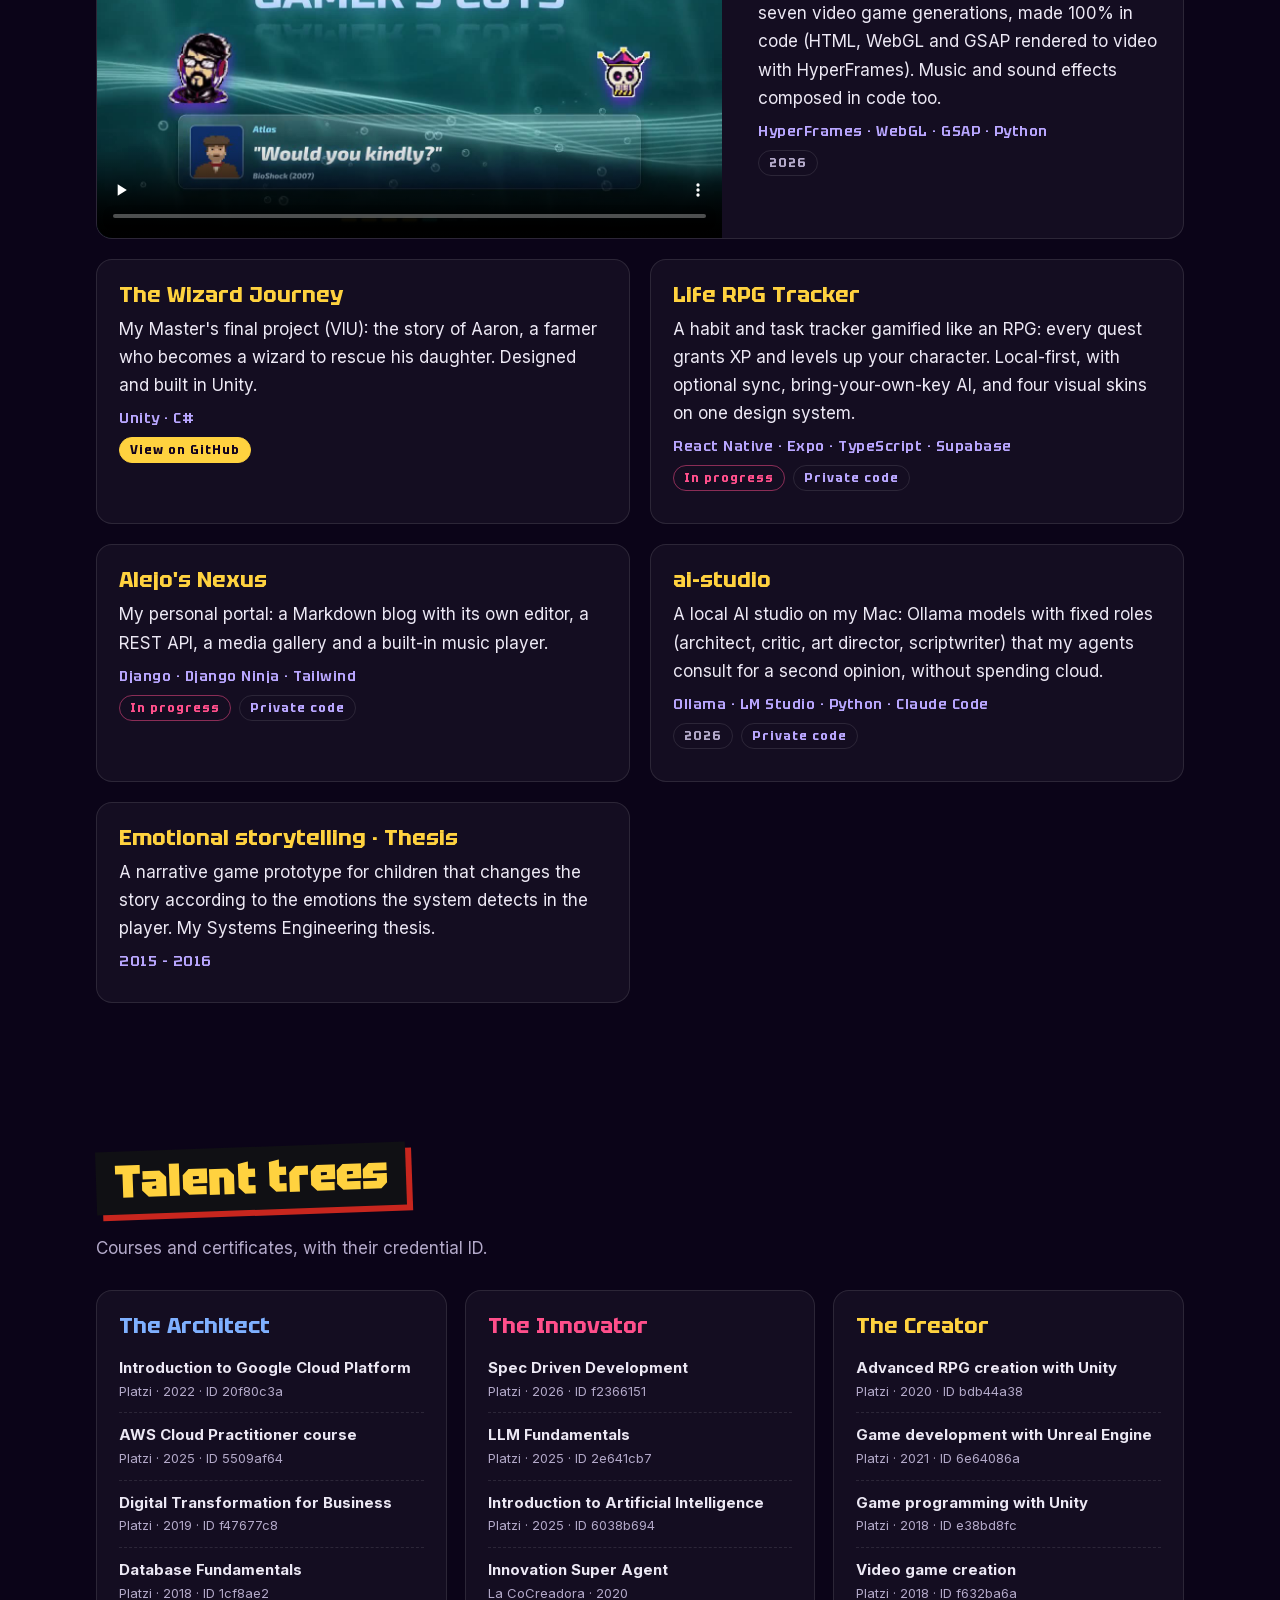
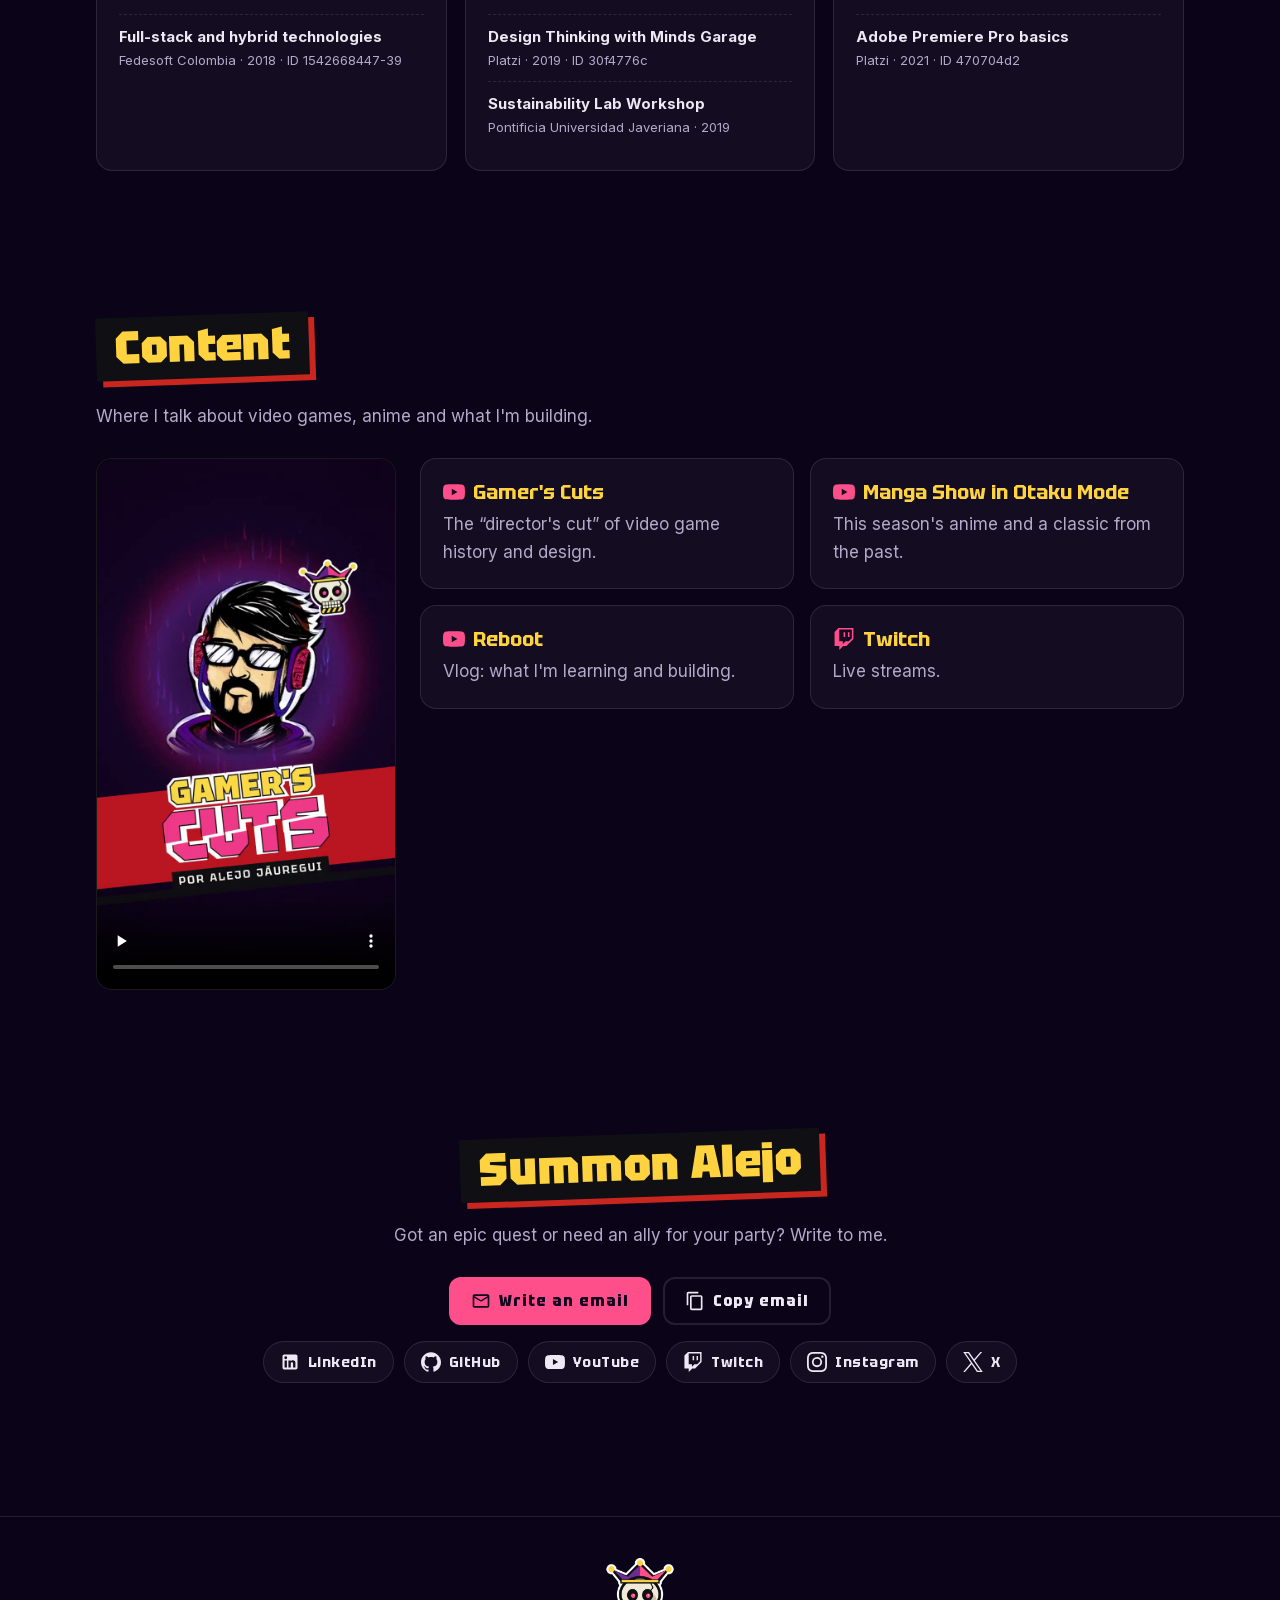
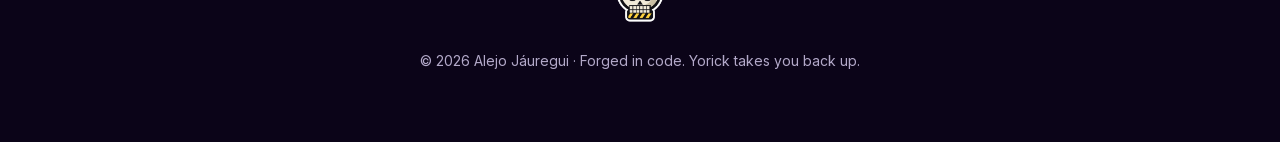
==== commit 39840f57: "Current title, solution-architecture duty, completed tags on side quests, engineering degree to 2016" ====
--- a/index.html
+++ b/index.html
@@ -53,7 +53,7 @@
       <div class="about">
         <div class="about-text">
           <p data-i18n="about.p1">Soy Ingeniero de Sistemas (Fundación Universitaria Konrad Lorenz) y Máster en Diseño y Desarrollo de Videojuegos (VIU – Universidad Internacional de Valencia). Vivo en Bogotá, Colombia.</p>
-          <p data-i18n="about.p2">Trabajo como Arquitecto Empresarial en Banco Davivienda, en el frente de innovación: diseño arquitecturas AS-IS y TO-BE, defino lineamientos y estándares, evalúo proveedores y startups, y diseño soluciones cloud en GCP, AWS y Azure.</p>
+          <p data-i18n="about.p2">Trabajo como Especialista Arquitecto de Soluciones y Empresarial en Banco Davivienda, en el frente de innovación: diseño arquitecturas AS-IS y TO-BE, defino lineamientos y estándares, evalúo proveedores y startups, y diseño soluciones cloud en GCP, AWS y Azure.</p>
           <p data-i18n="about.p3">Mi otra mitad es el game design: prototipos en Unity, narrativa interactiva y Gamer's Cuts, mi sección sobre historia y diseño de videojuegos.</p>
         </div>
         <pre class="code" aria-label="Character sheet"><code><span class="k">class</span> <span class="c">AlejoProfile</span> {
@@ -81,10 +81,11 @@
         <li class="quest active">
           <div class="when">2021 – <span data-i18n="now">hoy</span></div>
           <div class="body">
-            <h3 data-i18n="q1.role">Arquitecto Empresarial · Innovación</h3>
+            <h3 data-i18n="q1.role">Especialista Arquitecto de Soluciones y Empresarial</h3>
             <p class="org">Banco Davivienda <span class="tag on" data-i18n="tag.active">Activa</span></p>
             <ul>
               <li data-i18n="q1.a">Diseño de arquitecturas AS-IS y TO-BE alineadas con la arquitectura empresarial del banco.</li>
+              <li data-i18n="q1.a2">Diseño de arquitecturas de soluciones para las necesidades expuestas por el negocio, analizando impactos técnicos en las arquitecturas del Banco.</li>
               <li data-i18n="q1.b">Lineamientos, políticas y estándares para implementar, modificar o retirar aplicaciones.</li>
               <li data-i18n="q1.c">Software selection y evaluación tecnológica de startups para el venture capital del Grupo Bolívar.</li>
               <li data-i18n="q1.d">Arquitecturas cloud en Google Cloud Platform, AWS y Azure.</li>
@@ -107,7 +108,7 @@
           <div class="when">2018 – 2021</div>
           <div class="body">
             <h3 data-i18n="q3.role">Auditor de Sistemas · Sector solidario</h3>
-            <p class="org">Serfiscal S.A. <span class="tag side">Side quest</span></p>
+            <p class="org">Serfiscal S.A. <span class="tag side">Side quest</span><span class="tag" data-i18n="tag.done">Completada</span></p>
             <ul><li data-i18n="q3.a">Auditorías de sistemas y asesoría de transformación tecnológica a fondos y cooperativas de empleados.</li></ul>
           </div>
         </li>
@@ -115,7 +116,7 @@
           <div class="when">2019</div>
           <div class="body">
             <h3 data-i18n="q4.role">Docente en formación · Unity 3D</h3>
-            <p class="org">Fundación Universitaria Konrad Lorenz <span class="tag side">Side quest</span></p>
+            <p class="org">Fundación Universitaria Konrad Lorenz <span class="tag side">Side quest</span><span class="tag" data-i18n="tag.done">Completada</span></p>
             <ul><li data-i18n="q4.a">Clases y acompañamiento de proyectos en Unity 3D; guía de diseño UX/UI para los proyectos finales.</li></ul>
           </div>
         </li>
@@ -131,7 +132,7 @@
       <h3 class="subtitle" data-i18n="edu.title">Academia</h3>
       <div class="edu">
         <div class="card"><span class="year">2019 – 2022</span><h4 data-i18n="edu.viu">Máster en Diseño y Desarrollo de Videojuegos</h4><p>VIU – Universidad Internacional de Valencia</p></div>
-        <div class="card"><span class="year">2011 – 2015</span><h4 data-i18n="edu.kl">Ingeniería de Sistemas</h4><p>Fundación Universitaria Konrad Lorenz</p></div>
+        <div class="card"><span class="year">2011 – 2016</span><h4 data-i18n="edu.kl">Ingeniería de Sistemas</h4><p>Fundación Universitaria Konrad Lorenz</p></div>
         <div class="card"><span class="year">2019</span><h4 data-i18n="edu.ar">Realidad Aumentada · Desarrollo de videojuegos</h4><p>Fundación Universitaria Konrad Lorenz</p></div>
       </div>
     </section>
